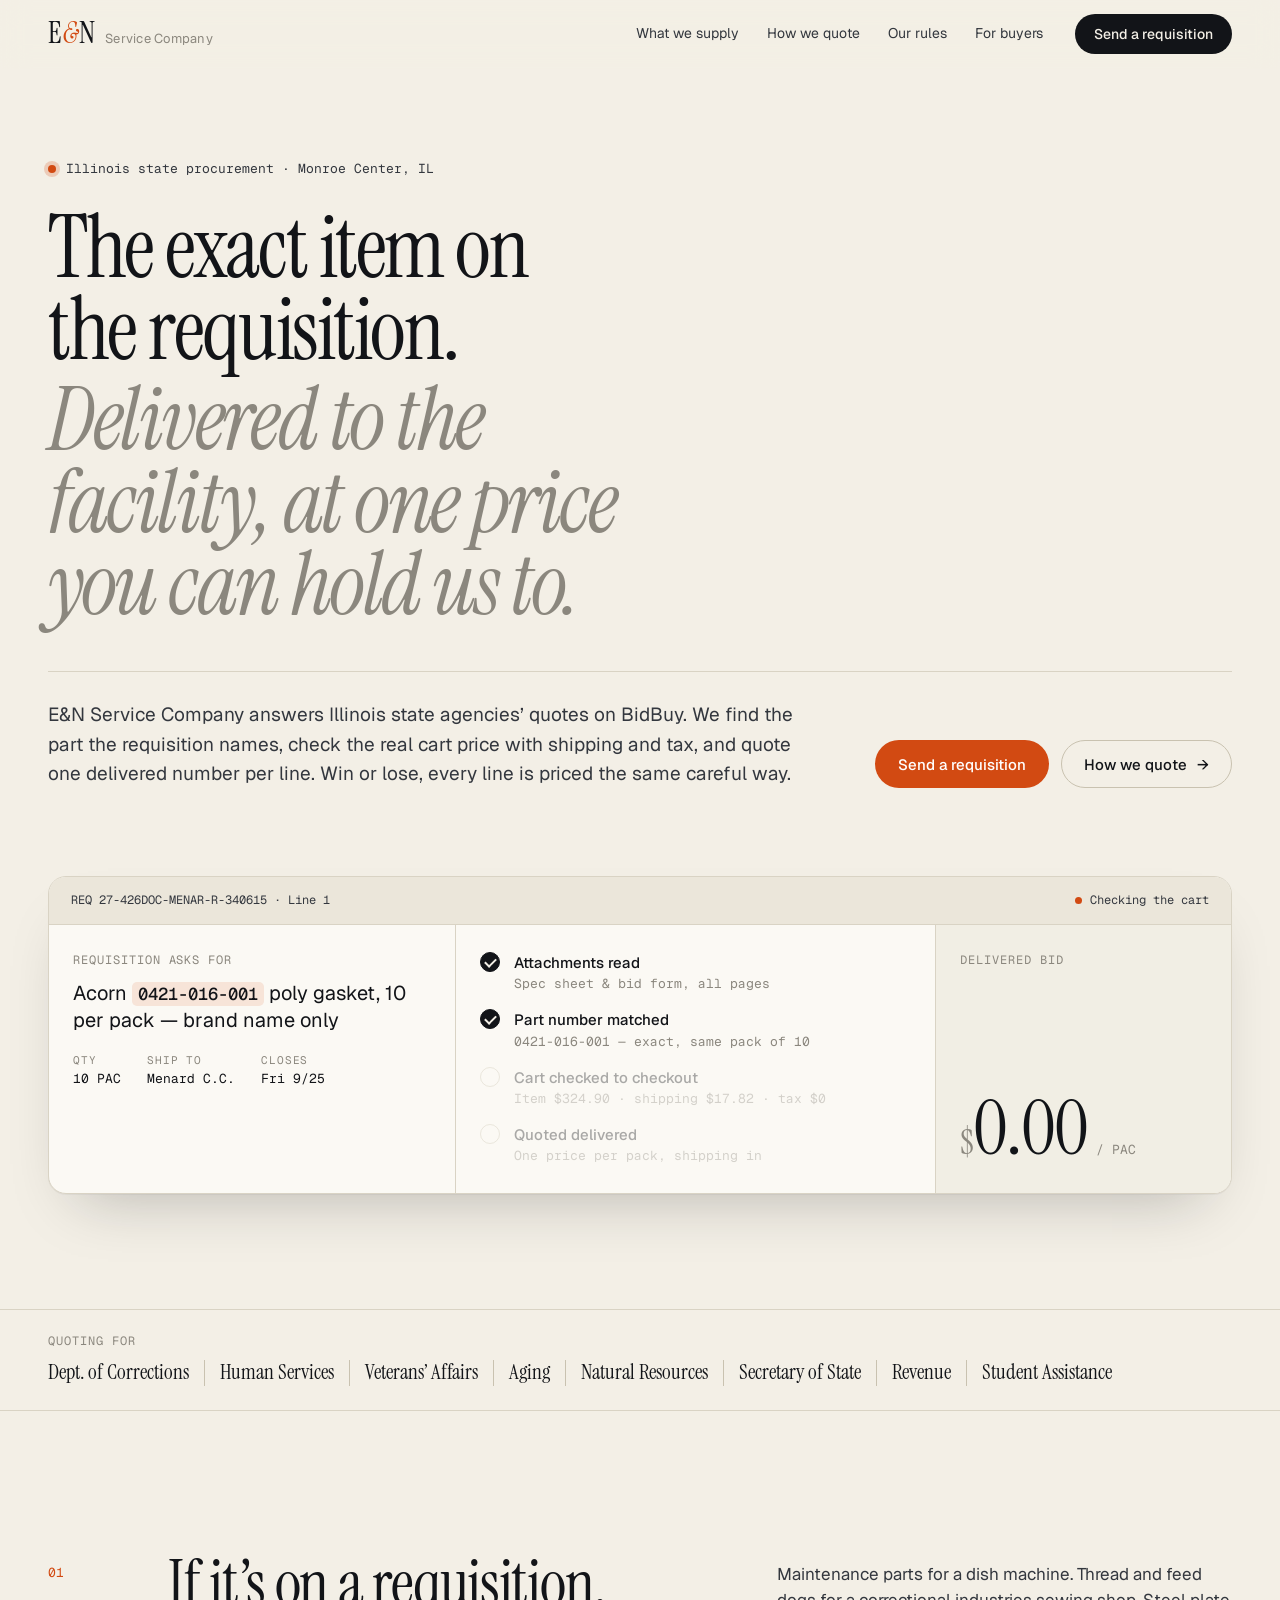
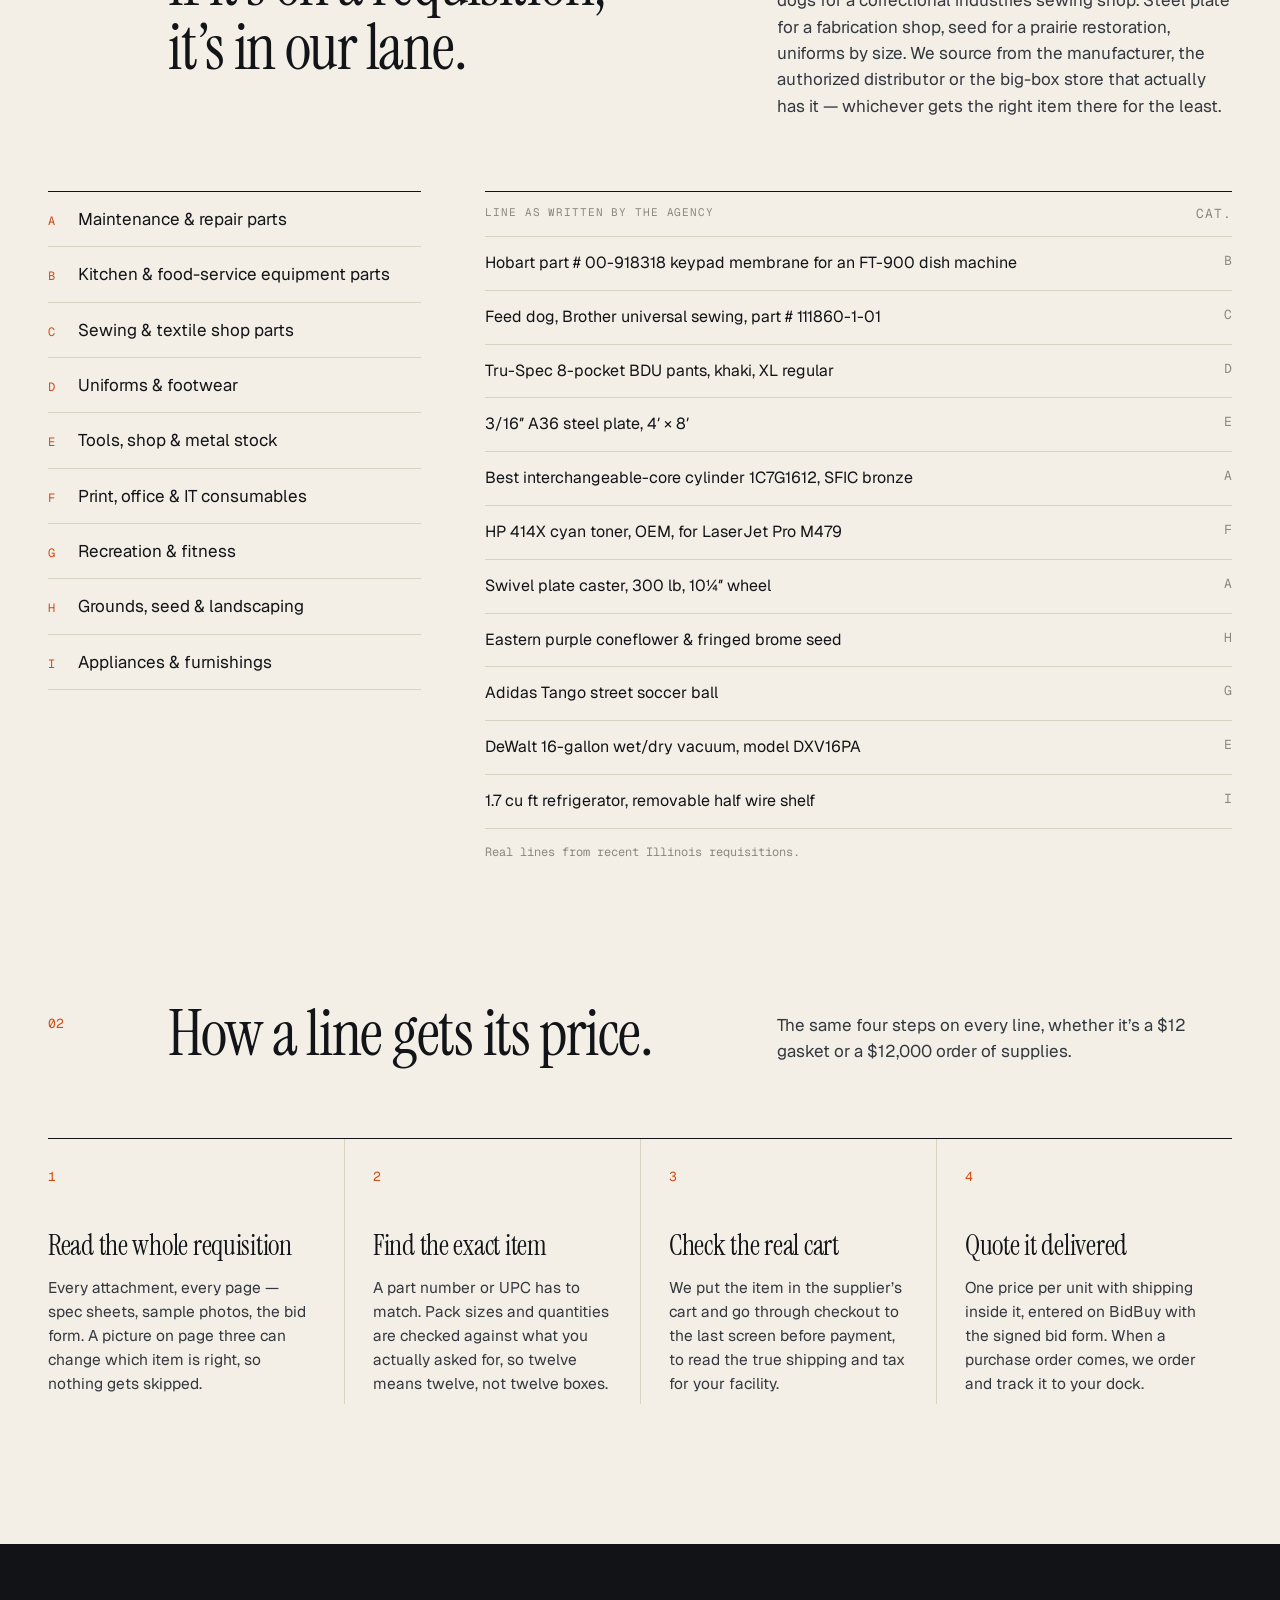
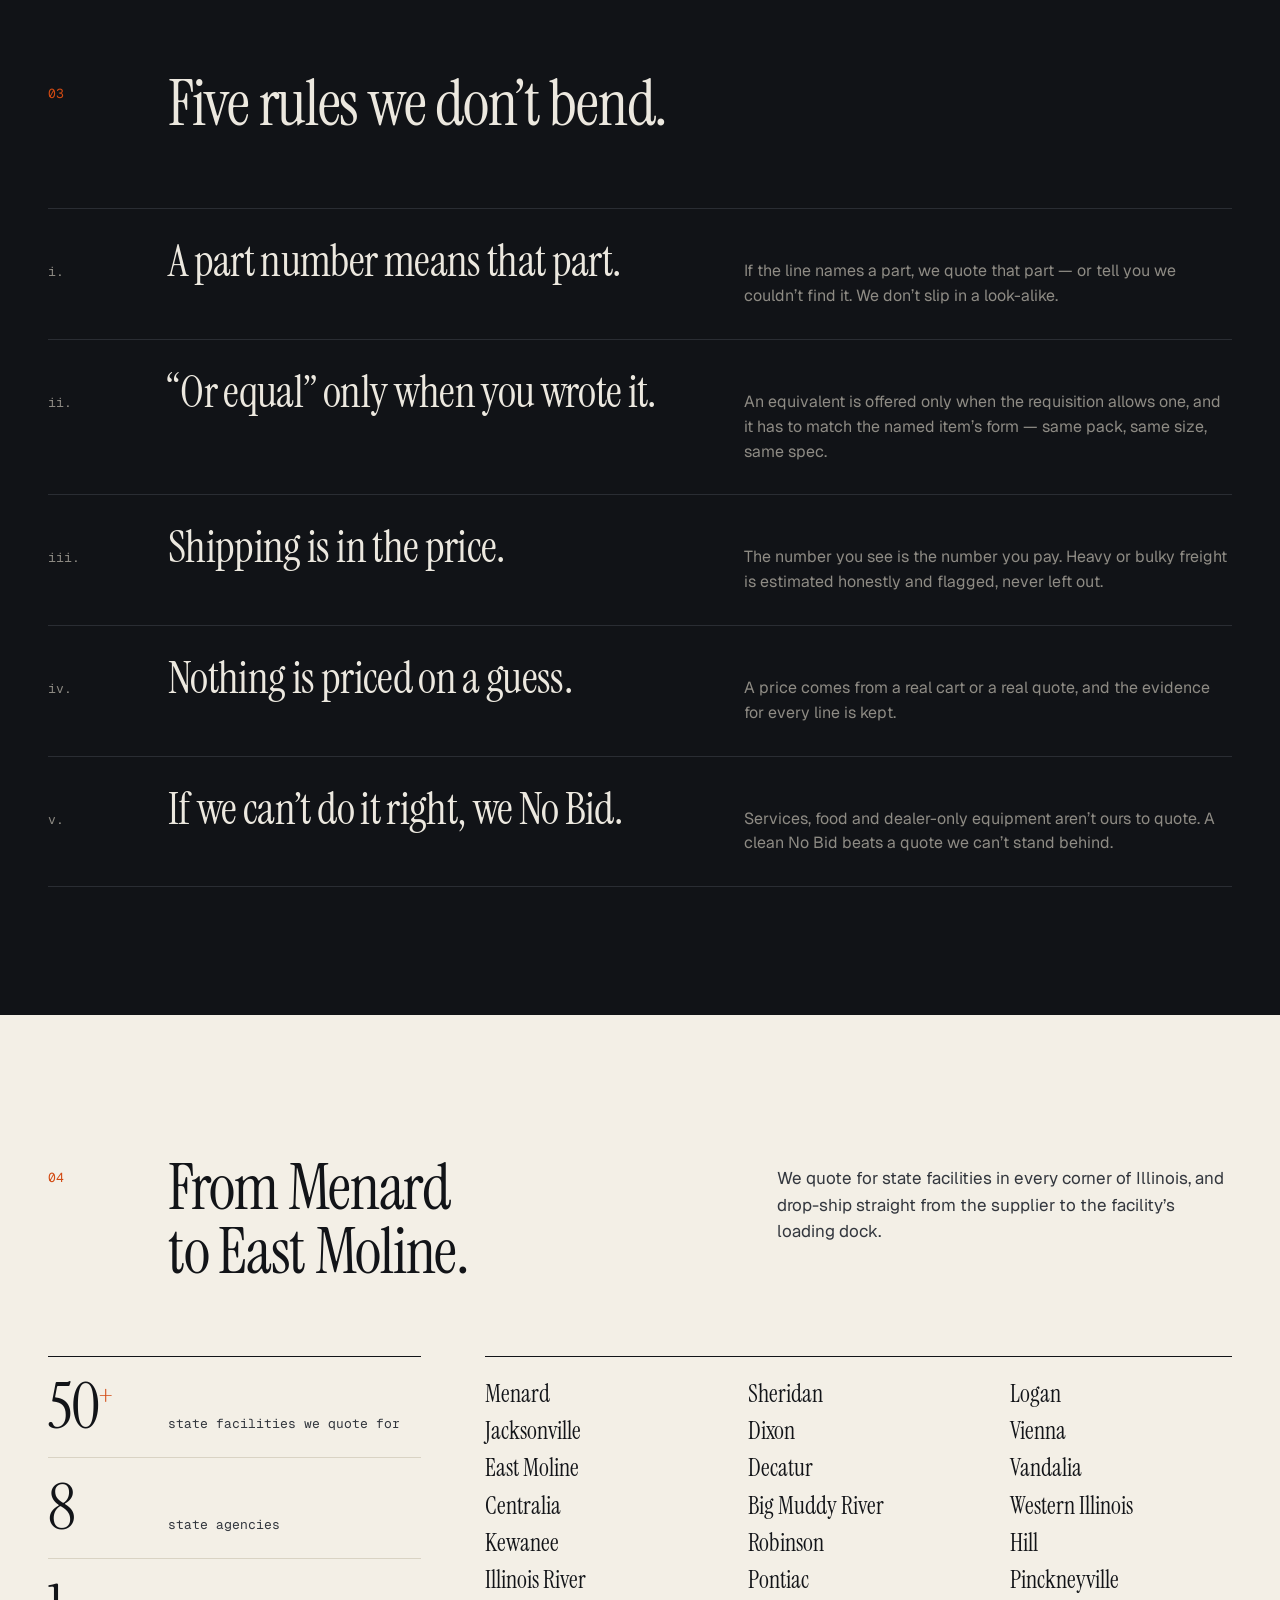
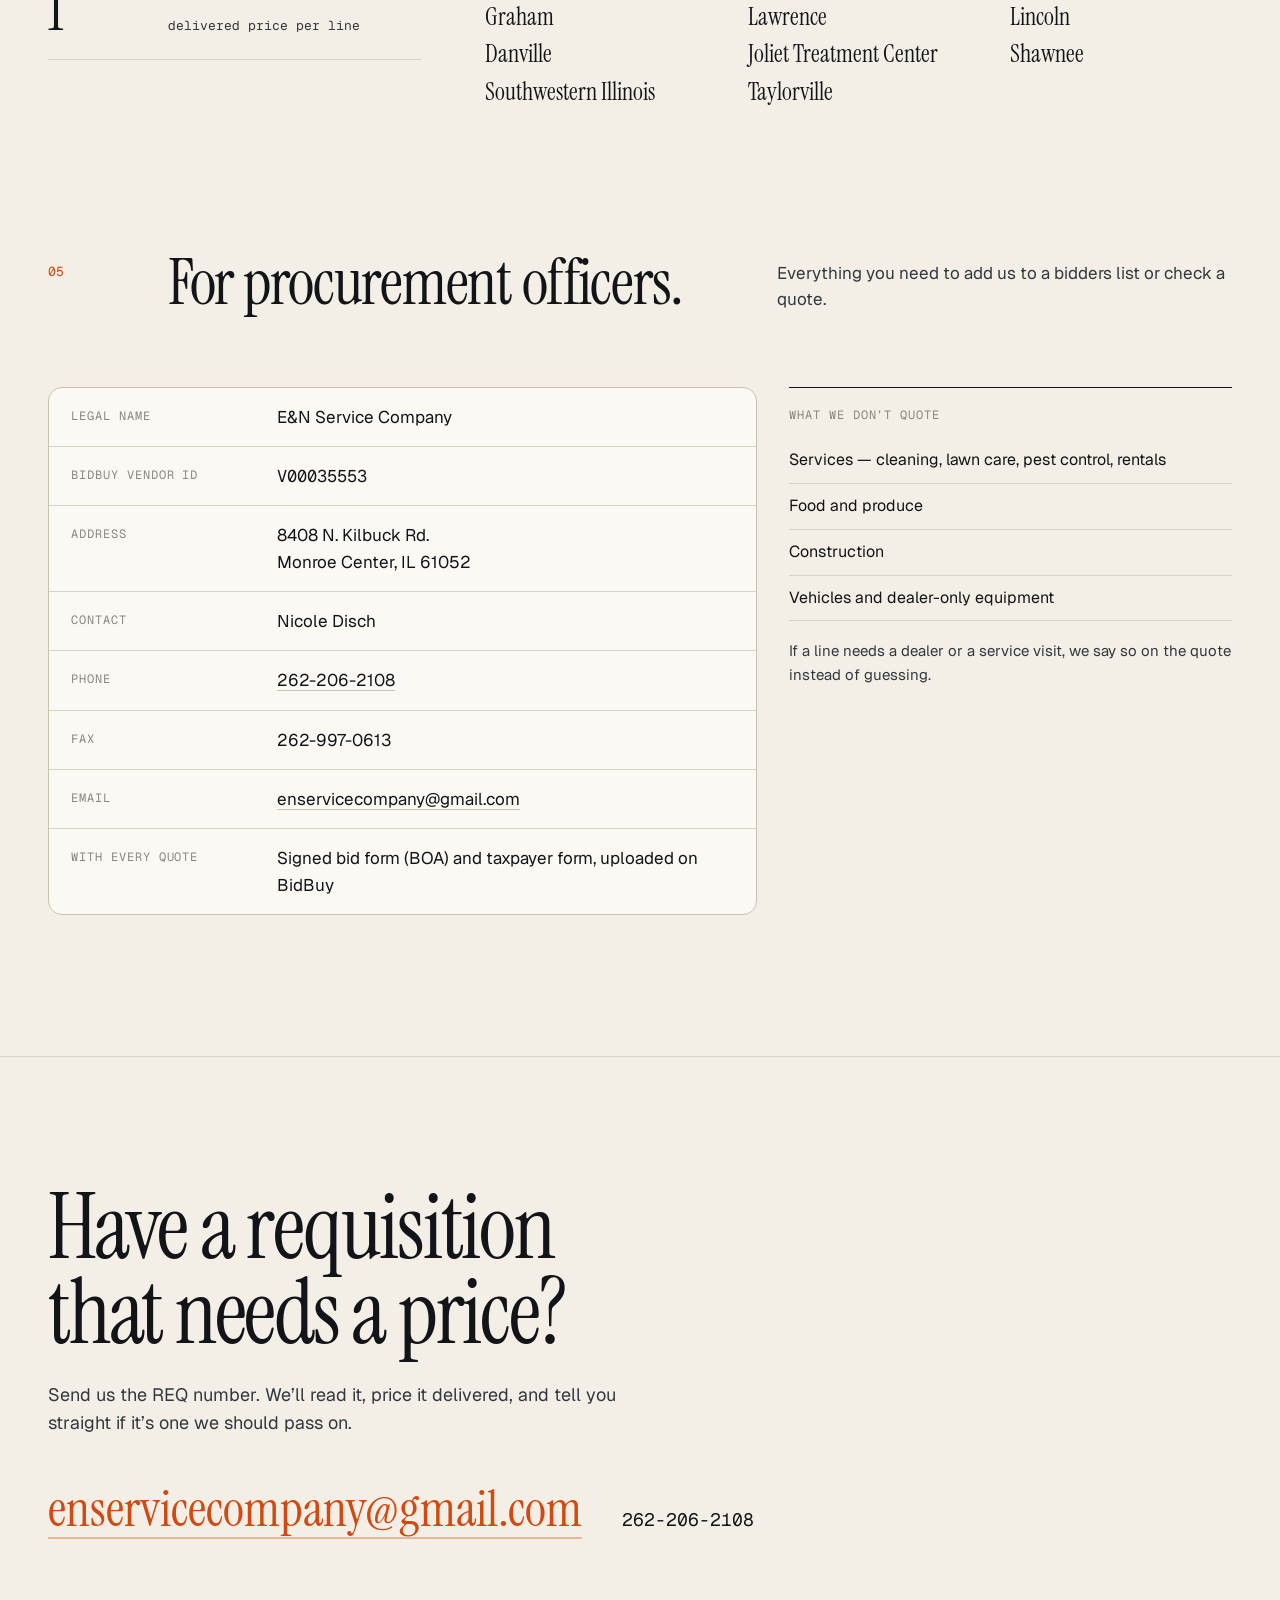
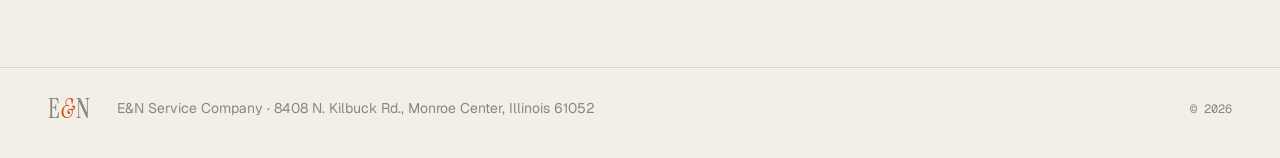
==== index.html @ af0cdc4b "E&N Service Company website: first version Single page, no framework: hero requisition line, what we" ====
<!doctype html>
<html lang="en">
<head>
<meta charset="utf-8">
<meta name="viewport" content="width=device-width, initial-scale=1">
<title>E&amp;N Service Company — The exact item, delivered, for Illinois state agencies</title>
<meta name="description" content="E&amp;N Service Company quotes and supplies Illinois state agencies through BidBuy — the exact part on the requisition, one delivered price with shipping in, drop-shipped to the facility. Monroe Center, Illinois.">
<meta name="theme-color" content="#f3efe6" media="(prefers-color-scheme: light)">
<meta name="theme-color" content="#0f1114" media="(prefers-color-scheme: dark)">
<meta property="og:title" content="E&amp;N Service Company">
<meta property="og:description" content="The exact item on the requisition. Delivered, at one price you can hold us to.">
<meta property="og:type" content="website">
<link rel="icon" href="assets/favicon.svg" type="image/svg+xml">
<link rel="preconnect" href="https://fonts.googleapis.com">
<link rel="preconnect" href="https://fonts.gstatic.com" crossorigin>
<link href="https://fonts.googleapis.com/css2?family=Geist:wght@400;500;600&family=Geist+Mono:wght@400;500&family=Instrument+Serif:ital@0;1&display=swap" rel="stylesheet">
<link rel="stylesheet" href="styles.css">
</head>
<body>
<a class="skip" href="#main">Skip to content</a>

<header class="nav" id="top">
  <div class="wrap nav-inner">
    <a class="brand" href="#top" aria-label="E&amp;N Service Company, home">
      <span class="brand-mark" aria-hidden="true">E<i>&amp;</i>N</span>
      <span class="brand-name">Service Company</span>
    </a>
    <nav class="nav-links" aria-label="Sections">
      <a href="#supply">What we supply</a>
      <a href="#method">How we quote</a>
      <a href="#rules">Our rules</a>
      <a href="#buyers">For buyers</a>
    </nav>
    <a class="btn btn-ink nav-cta" href="mailto:enservicecompany@gmail.com?subject=Requisition%20for%20a%20quote">Send a requisition</a>
  </div>
</header>

<main id="main">

<!-- ============================ HERO ============================ -->
<section class="hero wrap">
  <p class="kicker mono"><span class="dot" aria-hidden="true"></span>Illinois state procurement &middot; Monroe Center, IL</p>
  <h1 class="hero-title">
    <span class="t-ink">The exact item on the requisition.</span>
    <span class="t-soft">Delivered to the facility, at one price you can hold us to.</span>
  </h1>
  <div class="hero-foot">
    <p class="lede">E&amp;N Service Company answers Illinois state agencies&rsquo; quotes on BidBuy. We find the part the requisition names, check the real cart price with shipping and tax, and quote one delivered number per line. Win or lose, every line is priced the same careful way.</p>
    <div class="cta-row">
      <a class="btn btn-accent" href="mailto:enservicecompany@gmail.com?subject=Requisition%20for%20a%20quote">Send a requisition</a>
      <a class="btn btn-ghost" href="#method">How we quote <span aria-hidden="true">&rarr;</span></a>
    </div>
  </div>

  <!-- The product: one requisition line, quoted -->
  <figure class="ticket" aria-label="Example: one requisition line going from request to delivered price">
    <div class="ticket-bar">
      <span class="mono ticket-id">REQ 27-426DOC-MENAR-R-340615 · Line 1</span>
      <span class="ticket-status mono" data-status>Reading requisition</span>
    </div>
    <div class="ticket-body">
      <div class="ticket-item">
        <p class="label mono">Requisition asks for</p>
        <p class="ticket-desc">Acorn <b>0421-016-001</b> poly gasket, 10 per pack &mdash; brand name only</p>
        <dl class="ticket-meta mono">
          <div><dt>Qty</dt><dd>10 PAC</dd></div>
          <div><dt>Ship to</dt><dd>Menard C.C.</dd></div>
          <div><dt>Closes</dt><dd>Fri 9/25</dd></div>
        </dl>
      </div>
      <ol class="ticket-steps">
        <li data-step="1"><span class="tick" aria-hidden="true"></span><div><b>Attachments read</b><span>Spec sheet &amp; bid form, all pages</span></div></li>
        <li data-step="2"><span class="tick" aria-hidden="true"></span><div><b>Part number matched</b><span>0421-016-001 &mdash; exact, same pack of 10</span></div></li>
        <li data-step="3"><span class="tick" aria-hidden="true"></span><div><b>Cart checked to checkout</b><span>Item $324.90 &middot; shipping $17.82 &middot; tax $0</span></div></li>
        <li data-step="4"><span class="tick" aria-hidden="true"></span><div><b>Quoted delivered</b><span>One price per pack, shipping in</span></div></li>
      </ol>
      <div class="ticket-total">
        <span class="label mono">Delivered bid</span>
        <span class="price"><small>$</small><span data-price>39.41</span><small class="per">/ PAC</small></span>
      </div>
    </div>
  </figure>
</section>

<!-- ============================ AGENCIES STRIP ============================ -->
<section class="strip" aria-label="Agencies we quote for">
  <div class="wrap strip-inner">
    <p class="mono strip-label">Quoting for</p>
    <ul class="strip-list">
      <li>Dept. of Corrections</li>
      <li>Human Services</li>
      <li>Veterans&rsquo; Affairs</li>
      <li>Aging</li>
      <li>Natural Resources</li>
      <li>Secretary of State</li>
      <li>Revenue</li>
      <li>Student Assistance</li>
    </ul>
  </div>
</section>

<!-- ============================ 01 SUPPLY ============================ -->
<section class="section wrap" id="supply">
  <header class="sec-head">
    <p class="sec-num mono">01</p>
    <h2 class="sec-title">If it&rsquo;s on a requisition, it&rsquo;s in our lane.</h2>
    <p class="sec-lede">Maintenance parts for a dish machine. Thread and feed dogs for a correctional industries sewing shop. Steel plate for a fabrication shop, seed for a prairie restoration, uniforms by size. We source from the manufacturer, the authorized distributor or the big-box store that actually has it &mdash; whichever gets the right item there for the least.</p>
  </header>

  <div class="supply">
    <ul class="cats" aria-label="Categories">
      <li><span class="mono">A</span>Maintenance &amp; repair parts</li>
      <li><span class="mono">B</span>Kitchen &amp; food-service equipment parts</li>
      <li><span class="mono">C</span>Sewing &amp; textile shop parts</li>
      <li><span class="mono">D</span>Uniforms &amp; footwear</li>
      <li><span class="mono">E</span>Tools, shop &amp; metal stock</li>
      <li><span class="mono">F</span>Print, office &amp; IT consumables</li>
      <li><span class="mono">G</span>Recreation &amp; fitness</li>
      <li><span class="mono">H</span>Grounds, seed &amp; landscaping</li>
      <li><span class="mono">I</span>Appliances &amp; furnishings</li>
    </ul>

    <div class="index" role="table" aria-label="A sample of lines we have quoted">
      <div class="index-row index-head mono" role="row">
        <span role="columnheader">Line as written by the agency</span>
        <span role="columnheader">Cat.</span>
      </div>
      <div class="index-row" role="row"><span role="cell">Hobart part # 00-918318 keypad membrane for an FT-900 dish machine</span><span class="mono" role="cell">B</span></div>
      <div class="index-row" role="row"><span role="cell">Feed dog, Brother universal sewing, part # 111860-1-01</span><span class="mono" role="cell">C</span></div>
      <div class="index-row" role="row"><span role="cell">Tru-Spec 8-pocket BDU pants, khaki, XL regular</span><span class="mono" role="cell">D</span></div>
      <div class="index-row" role="row"><span role="cell">3/16&Prime; A36 steel plate, 4&prime; &times; 8&prime;</span><span class="mono" role="cell">E</span></div>
      <div class="index-row" role="row"><span role="cell">Best interchangeable-core cylinder 1C7G1612, SFIC bronze</span><span class="mono" role="cell">A</span></div>
      <div class="index-row" role="row"><span role="cell">HP 414X cyan toner, OEM, for LaserJet Pro M479</span><span class="mono" role="cell">F</span></div>
      <div class="index-row" role="row"><span role="cell">Swivel plate caster, 300 lb, 10&frac14;&Prime; wheel</span><span class="mono" role="cell">A</span></div>
      <div class="index-row" role="row"><span role="cell">Eastern purple coneflower &amp; fringed brome seed</span><span class="mono" role="cell">H</span></div>
      <div class="index-row" role="row"><span role="cell">Adidas Tango street soccer ball</span><span class="mono" role="cell">G</span></div>
      <div class="index-row" role="row"><span role="cell">DeWalt 16-gallon wet/dry vacuum, model DXV16PA</span><span class="mono" role="cell">E</span></div>
      <div class="index-row" role="row"><span role="cell">1.7 cu ft refrigerator, removable half wire shelf</span><span class="mono" role="cell">I</span></div>
      <p class="index-note mono">Real lines from recent Illinois requisitions.</p>
    </div>
  </div>
</section>

<!-- ============================ 02 METHOD ============================ -->
<section class="section wrap" id="method">
  <header class="sec-head">
    <p class="sec-num mono">02</p>
    <h2 class="sec-title">How a line gets its price.</h2>
    <p class="sec-lede">The same four steps on every line, whether it&rsquo;s a $12 gasket or a $12,000 order of supplies.</p>
  </header>

  <ol class="steps">
    <li class="step">
      <p class="step-n mono">1</p>
      <h3>Read the whole requisition</h3>
      <p>Every attachment, every page &mdash; spec sheets, sample photos, the bid form. A picture on page three can change which item is right, so nothing gets skipped.</p>
    </li>
    <li class="step">
      <p class="step-n mono">2</p>
      <h3>Find the exact item</h3>
      <p>A part number or UPC has to match. Pack sizes and quantities are checked against what you actually asked for, so twelve means twelve, not twelve boxes.</p>
    </li>
    <li class="step">
      <p class="step-n mono">3</p>
      <h3>Check the real cart</h3>
      <p>We put the item in the supplier&rsquo;s cart and go through checkout to the last screen before payment, to read the true shipping and tax for your facility.</p>
    </li>
    <li class="step">
      <p class="step-n mono">4</p>
      <h3>Quote it delivered</h3>
      <p>One price per unit with shipping inside it, entered on BidBuy with the signed bid form. When a purchase order comes, we order and track it to your dock.</p>
    </li>
  </ol>
</section>

<!-- ============================ 03 RULES (dark) ============================ -->
<section class="rules" id="rules">
  <div class="wrap">
    <header class="sec-head sec-head-dark">
      <p class="sec-num mono">03</p>
      <h2 class="sec-title">Five rules we don&rsquo;t bend.</h2>
    </header>
    <ol class="rule-list">
      <li><span class="rule-n mono">i.</span><h3>A part number means that part.</h3><p>If the line names a part, we quote that part &mdash; or tell you we couldn&rsquo;t find it. We don&rsquo;t slip in a look-alike.</p></li>
      <li><span class="rule-n mono">ii.</span><h3>&ldquo;Or equal&rdquo; only when you wrote it.</h3><p>An equivalent is offered only when the requisition allows one, and it has to match the named item&rsquo;s form &mdash; same pack, same size, same spec.</p></li>
      <li><span class="rule-n mono">iii.</span><h3>Shipping is in the price.</h3><p>The number you see is the number you pay. Heavy or bulky freight is estimated honestly and flagged, never left out.</p></li>
      <li><span class="rule-n mono">iv.</span><h3>Nothing is priced on a guess.</h3><p>A price comes from a real cart or a real quote, and the evidence for every line is kept.</p></li>
      <li><span class="rule-n mono">v.</span><h3>If we can&rsquo;t do it right, we No Bid.</h3><p>Services, food and dealer-only equipment aren&rsquo;t ours to quote. A clean No Bid beats a quote we can&rsquo;t stand behind.</p></li>
    </ol>
  </div>
</section>

<!-- ============================ 04 WHERE ============================ -->
<section class="section wrap" id="where">
  <header class="sec-head">
    <p class="sec-num mono">04</p>
    <h2 class="sec-title">From Menard to East Moline.</h2>
    <p class="sec-lede">We quote for state facilities in every corner of Illinois, and drop-ship straight from the supplier to the facility&rsquo;s loading dock.</p>
  </header>
  <div class="where">
    <div class="where-facts">
      <p><span class="big">50<sup>+</sup></span><span class="mono">state facilities we quote for</span></p>
      <p><span class="big">8</span><span class="mono">state agencies</span></p>
      <p><span class="big">1</span><span class="mono">delivered price per line</span></p>
    </div>
    <ul class="places" aria-label="Some of the facilities we quote for">
      <li>Menard</li><li>Jacksonville</li><li>East Moline</li><li>Centralia</li><li>Kewanee</li>
      <li>Illinois River</li><li>Graham</li><li>Danville</li><li>Southwestern Illinois</li><li>Sheridan</li>
      <li>Dixon</li><li>Decatur</li><li>Big Muddy River</li><li>Robinson</li><li>Pontiac</li>
      <li>Lawrence</li><li>Joliet Treatment Center</li><li>Taylorville</li><li>Logan</li><li>Vienna</li>
      <li>Vandalia</li><li>Western Illinois</li><li>Hill</li><li>Pinckneyville</li><li>Lincoln</li>
      <li>Shawnee</li>
    </ul>
  </div>
</section>

<!-- ============================ 05 BUYERS ============================ -->
<section class="section wrap" id="buyers">
  <header class="sec-head">
    <p class="sec-num mono">05</p>
    <h2 class="sec-title">For procurement officers.</h2>
    <p class="sec-lede">Everything you need to add us to a bidders list or check a quote.</p>
  </header>
  <div class="spec">
    <dl class="spec-sheet">
      <div><dt class="mono">Legal name</dt><dd>E&amp;N Service Company</dd></div>
      <div><dt class="mono">BidBuy vendor ID</dt><dd class="mono">V00035553</dd></div>
      <div><dt class="mono">Address</dt><dd>8408 N. Kilbuck Rd.<br>Monroe Center, IL 61052</dd></div>
      <div><dt class="mono">Contact</dt><dd>Nicole Disch</dd></div>
      <div><dt class="mono">Phone</dt><dd><a href="tel:+12622062108">262-206-2108</a></dd></div>
      <div><dt class="mono">Fax</dt><dd>262-997-0613</dd></div>
      <div><dt class="mono">Email</dt><dd><a href="mailto:enservicecompany@gmail.com">enservicecompany@gmail.com</a></dd></div>
      <div><dt class="mono">With every quote</dt><dd>Signed bid form (BOA) and taxpayer form, uploaded on BidBuy</dd></div>
    </dl>
    <aside class="spec-note">
      <p class="mono label">What we don&rsquo;t quote</p>
      <ul>
        <li>Services &mdash; cleaning, lawn care, pest control, rentals</li>
        <li>Food and produce</li>
        <li>Construction</li>
        <li>Vehicles and dealer-only equipment</li>
      </ul>
      <p class="spec-small">If a line needs a dealer or a service visit, we say so on the quote instead of guessing.</p>
    </aside>
  </div>
</section>

<!-- ============================ CONTACT ============================ -->
<section class="contact" id="contact">
  <div class="wrap contact-inner">
    <h2 class="contact-title">Have a requisition that needs a price?</h2>
    <p class="contact-lede">Send us the REQ number. We&rsquo;ll read it, price it delivered, and tell you straight if it&rsquo;s one we should pass on.</p>
    <div class="contact-actions">
      <a class="contact-big" href="mailto:enservicecompany@gmail.com?subject=Requisition%20for%20a%20quote">enservicecompany@gmail.com</a>
      <a class="contact-phone mono" href="tel:+12622062108">262-206-2108</a>
    </div>
  </div>
</section>

</main>

<footer class="foot">
  <div class="wrap foot-inner">
    <p class="brand-mark small" aria-hidden="true">E<i>&amp;</i>N</p>
    <p>E&amp;N Service Company &middot; 8408 N. Kilbuck Rd., Monroe Center, Illinois 61052</p>
    <p class="mono">&copy; <span data-year>2026</span></p>
  </div>
</footer>

<script src="main.js" defer></script>
</body>
</html>
---- styles.css ----
/* E&N Service Company — one stylesheet, no framework.
   Paper, ink and one safety-orange accent; an editorial serif for statements,
   Geist for reading, Geist Mono for anything that is a spec or a number. */

:root {
  --paper: #f3efe6;
  --paper-2: #ebe6da;
  --card: #fbf9f4;
  --ink: #121418;
  --ink-2: #33373e;
  --soft: #8b877e;
  --line: #d9d3c4;
  --line-2: #c9c2b0;
  --accent: #d24a12;
  --accent-ink: #ffffff;
  --ok: #2e7a4d;
  --dark: #111317;
  --dark-ink: #ece8df;
  --dark-soft: #8e8b84;
  --dark-line: #2a2d33;
  --shadow-1: rgba(18, 20, 24, .04);
  --shadow-2: rgba(18, 20, 24, .28);

  --serif: "Instrument Serif", "Iowan Old Style", Georgia, serif;
  --sans: "Geist", ui-sans-serif, system-ui, -apple-system, "Segoe UI", sans-serif;
  --mono: "Geist Mono", ui-monospace, "SF Mono", Menlo, Consolas, monospace;

  --wrap: 1240px;
  --gutter: clamp(16px, 4vw, 48px);
  --radius: 14px;
  --ease: cubic-bezier(.2, .7, .1, 1);
  color-scheme: light;
}

@media (prefers-color-scheme: dark) {
  :root {
    --paper: #0f1114;
    --paper-2: #15181c;
    --card: #171a1f;
    --ink: #ece8df;
    --ink-2: #c9c5bc;
    --soft: #74726d;
    --line: #262a30;
    --line-2: #333841;
    --accent: #f06a2f;
    --accent-ink: #120a05;
    --ok: #5cc38a;
    --dark: #08090b;
    --dark-line: #1f2227;
    --shadow-1: rgba(0, 0, 0, .4);
    --shadow-2: rgba(0, 0, 0, .7);
    color-scheme: dark;
  }
}

* { box-sizing: border-box; }
html { -webkit-text-size-adjust: 100%; scroll-behavior: smooth; scroll-padding-top: 88px; }
@media (prefers-reduced-motion: reduce) { html { scroll-behavior: auto; } }
body {
  margin: 0;
  background: var(--paper);
  color: var(--ink);
  font: 400 17px/1.55 var(--sans);
  font-feature-settings: "ss01", "cv11";
  -webkit-font-smoothing: antialiased;
  text-rendering: optimizeLegibility;
}
img, svg { display: block; max-width: 100%; }
a { color: inherit; }
b, strong { font-weight: 600; }
h1, h2, h3, p, ul, ol, dl, dd, figure { margin: 0; }
ul, ol { padding: 0; list-style: none; }
::selection { background: var(--accent); color: var(--accent-ink); }

.wrap { width: 100%; max-width: calc(var(--wrap) + var(--gutter) * 2); margin: 0 auto; padding: 0 var(--gutter); }
.mono { font-family: var(--mono); font-feature-settings: "zero"; letter-spacing: 0; }
.label { font-size: 12px; text-transform: uppercase; letter-spacing: .08em; color: var(--soft); }

.skip { position: absolute; left: -999px; top: 8px; z-index: 99; background: var(--ink); color: var(--paper); padding: 10px 14px; border-radius: 8px; }
.skip:focus { left: 12px; }
:focus-visible { outline: 2px solid var(--accent); outline-offset: 3px; border-radius: 6px; }

/* ---------------------------------------------------------------- buttons */
.btn {
  display: inline-flex; align-items: center; gap: 10px;
  min-height: 48px; padding: 0 22px;
  border-radius: 999px; border: 1px solid transparent;
  font: 500 15px/1 var(--sans); text-decoration: none; white-space: nowrap;
  transition: transform .25s var(--ease), background-color .2s, border-color .2s, color .2s;
}
.btn:active { transform: scale(.98); }
.btn-accent { background: var(--accent); color: var(--accent-ink); }
.btn-accent:hover { background: color-mix(in oklab, var(--accent) 88%, var(--ink)); }
.btn-ink { background: var(--ink); color: var(--paper); min-height: 40px; padding: 0 18px; font-size: 14px; }
.btn-ink:hover { background: var(--ink-2); }
.btn-ghost { border-color: var(--line-2); color: var(--ink); }
.btn-ghost:hover { border-color: var(--ink); }

/* ---------------------------------------------------------------- nav */
.nav {
  position: sticky; top: 0; z-index: 20;
  background: color-mix(in oklab, var(--paper) 82%, transparent);
  backdrop-filter: saturate(1.4) blur(14px);
  -webkit-backdrop-filter: saturate(1.4) blur(14px);
  border-bottom: 1px solid transparent;
  transition: border-color .3s;
}
.nav.is-scrolled { border-bottom-color: var(--line); }
.nav-inner { display: flex; align-items: center; gap: 32px; height: 68px; }
.brand { display: inline-flex; align-items: baseline; gap: 10px; text-decoration: none; }
.brand-mark { font: 400 30px/1 var(--serif); letter-spacing: -.01em; }
.brand-mark i { font-style: italic; color: var(--accent); padding: 0 1px; }
.brand-mark.small { font-size: 26px; }
.brand-name { font-size: 13px; color: var(--soft); letter-spacing: .02em; }
.nav-links { display: flex; gap: 28px; margin-left: auto; }
.nav-links a { font-size: 14px; color: var(--ink-2); text-decoration: none; }
.nav-links a:hover { color: var(--ink); }
@media (max-width: 900px) {
  .nav-links { display: none; }
  .nav-cta { margin-left: auto; }
  .brand-name { display: none; }
}

/* ---------------------------------------------------------------- hero */
.hero { padding-top: clamp(48px, 7vw, 96px); padding-bottom: clamp(64px, 9vw, 120px); display: grid; grid-template-columns: minmax(0, 1fr); gap: 0; }
.kicker { display: inline-flex; align-items: center; gap: 10px; font-size: 13px; color: var(--ink-2); margin-bottom: 28px; }
.dot { width: 8px; height: 8px; border-radius: 50%; background: var(--accent); box-shadow: 0 0 0 4px color-mix(in oklab, var(--accent) 22%, transparent); }
.hero-title {
  font: 400 clamp(46px, 6.8vw, 100px)/.95 var(--serif);
  letter-spacing: -.028em;
  max-width: 19ch;
  text-wrap: balance;
}
.hero-title span { display: block; }
.t-soft { color: var(--soft); font-style: italic; margin-top: .08em; }
.hero-foot { display: grid; grid-template-columns: minmax(0, 1.2fr) auto; align-items: end; gap: 32px 56px; margin-top: clamp(28px, 4vw, 44px); padding-top: 28px; border-top: 1px solid var(--line); }
.lede { max-width: 58ch; font-size: clamp(17px, 1.5vw, 19px); color: var(--ink-2); }
.cta-row { display: flex; gap: 12px; flex-wrap: wrap; }
@media (max-width: 760px) { .hero-foot { grid-template-columns: 1fr; } }

/* ---------------------------------------------------------------- ticket (the hero's "product") */
.ticket {
  margin-top: clamp(48px, 7vw, 88px);
  background: var(--card);
  border: 1px solid var(--line);
  border-radius: calc(var(--radius) + 4px);
  box-shadow: 0 1px 0 var(--shadow-1), 0 30px 60px -30px var(--shadow-2);
  overflow: hidden;
}
.ticket-bar { display: flex; justify-content: space-between; align-items: center; gap: 16px; padding: 14px 22px; border-bottom: 1px solid var(--line); background: var(--paper-2); font-size: 12px; }
.ticket-id { color: var(--ink-2); overflow: hidden; text-overflow: ellipsis; white-space: nowrap; }
.ticket-status { display: inline-flex; align-items: center; gap: 8px; color: var(--ink-2); white-space: nowrap; }
.ticket-status::before { content: ""; width: 7px; height: 7px; border-radius: 50%; background: var(--accent); animation: pulse 1.4s ease-in-out infinite; }
.ticket.is-done .ticket-status::before { background: var(--ok); animation: none; }
@keyframes pulse { 50% { opacity: .25; } }
.ticket-body { display: grid; grid-template-columns: minmax(0, 1.1fr) minmax(0, 1.3fr) minmax(0, .8fr); }
.ticket-body > * { padding: 26px 24px; }
.ticket-body > * + * { border-left: 1px solid var(--line); }
.ticket-desc { font-size: 20px; line-height: 1.35; margin: 10px 0 18px; }
.ticket-desc b { font-family: var(--mono); font-weight: 500; font-size: .86em; background: color-mix(in oklab, var(--accent) 12%, transparent); padding: 1px 6px; border-radius: 5px; }
.ticket-meta { display: grid; grid-template-columns: repeat(3, auto); justify-content: start; gap: 6px 26px; font-size: 13px; }
.ticket-meta dt { color: var(--soft); font-size: 11px; text-transform: uppercase; letter-spacing: .08em; }
.ticket-meta dd { color: var(--ink); }
.ticket-steps { display: grid; gap: 14px; align-content: center; }
.ticket-steps li { display: grid; grid-template-columns: 22px 1fr; gap: 12px; align-items: start; opacity: .35; transition: opacity .5s var(--ease); }
.ticket-steps li.is-on { opacity: 1; }
.ticket-steps b { display: block; font-size: 15px; font-weight: 500; }
.ticket-steps span:not(.tick) { display: block; font-size: 13px; color: var(--soft); font-family: var(--mono); }
.tick { width: 20px; height: 20px; margin-top: 1px; border-radius: 50%; border: 1.5px solid var(--line-2); position: relative; transition: background-color .35s, border-color .35s; }
.is-on .tick { background: var(--ink); border-color: var(--ink); }
.is-on .tick::after { content: ""; position: absolute; left: 6px; top: 3px; width: 5px; height: 9px; border: solid var(--paper); border-width: 0 2px 2px 0; transform: rotate(45deg); }
.ticket-total { display: flex; flex-direction: column; justify-content: space-between; gap: 18px; background: color-mix(in oklab, var(--paper-2) 60%, var(--card)); }
.price { font: 400 clamp(52px, 6vw, 76px)/1 var(--serif); letter-spacing: -.02em; display: flex; align-items: baseline; flex-wrap: wrap; }
.price small { font-size: .45em; color: var(--soft); }
.price .per { font-family: var(--mono); font-size: 13px; margin-left: 8px; letter-spacing: 0; }
@media (max-width: 980px) {
  .ticket-body { grid-template-columns: 1fr; }
  .ticket-body > * + * { border-left: 0; border-top: 1px solid var(--line); }
}

/* ---------------------------------------------------------------- agencies strip */
.strip { border-top: 1px solid var(--line); border-bottom: 1px solid var(--line); }
.strip-inner { display: flex; flex-direction: column; align-items: flex-start; gap: 10px; padding-top: 22px; padding-bottom: 24px; }
.strip-label { font-size: 12px; color: var(--soft); text-transform: uppercase; letter-spacing: .08em; white-space: nowrap; }
.strip-list { display: flex; flex-wrap: wrap; gap: 8px 0; font: 400 clamp(18px, 1.65vw, 23px)/1.2 var(--serif); }
.strip-list li { padding: 0 15px; border-left: 1px solid var(--line-2); }
.strip-list li:first-child { border-left: 0; padding-left: 0; }
@media (max-width: 760px) { .strip-list li { padding: 0 12px; } }

/* ---------------------------------------------------------------- sections */
.section { padding-top: clamp(80px, 11vw, 150px); }
.sec-head { display: grid; grid-template-columns: 80px minmax(0, 1.25fr) minmax(0, 1fr); gap: 20px 40px; align-items: start; margin-bottom: clamp(40px, 6vw, 72px); }
.sec-num { font-size: 13px; color: var(--accent); padding-top: .9em; }
.sec-title { font: 400 clamp(38px, 5vw, 68px)/1 var(--serif); letter-spacing: -.02em; text-wrap: balance; }
.sec-lede { color: var(--ink-2); font-size: 17px; padding-top: .55em; max-width: 52ch; }
@media (max-width: 900px) {
  .sec-head { grid-template-columns: 1fr; }
  .sec-num { padding-top: 0; }
}

/* ---------------------------------------------------------------- 01 supply */
.supply { display: grid; grid-template-columns: minmax(0, .8fr) minmax(0, 1.6fr); gap: 40px 64px; }
.cats { display: grid; align-content: start; border-top: 1px solid var(--ink); }
.cats li { display: flex; gap: 16px; align-items: baseline; padding: 14px 0; border-bottom: 1px solid var(--line); font-size: 17px; }
.cats .mono { font-size: 12px; color: var(--accent); width: 14px; }
.index { border-top: 1px solid var(--ink); }
.index-row { display: grid; grid-template-columns: minmax(0, 1fr) 48px; gap: 16px; padding: 14px 0; border-bottom: 1px solid var(--line); font-size: 16px; transition: background-color .2s, padding .3s var(--ease); }
.index-row > :last-child { text-align: right; color: var(--soft); font-size: 13px; }
.index-row:not(.index-head):hover { background: var(--paper-2); padding-left: 12px; padding-right: 12px; }
.index-head { font-size: 11px; text-transform: uppercase; letter-spacing: .08em; color: var(--soft); padding: 12px 0; }
.index-note { font-size: 12px; color: var(--soft); padding-top: 14px; }
@media (max-width: 900px) { .supply { grid-template-columns: 1fr; } }

/* ---------------------------------------------------------------- 02 method */
.steps { display: grid; grid-template-columns: repeat(4, minmax(0, 1fr)); gap: 0; border-top: 1px solid var(--ink); }
.step { padding: 28px 28px 8px 0; }
.step + .step { padding-left: 28px; border-left: 1px solid var(--line); }
.step-n { font-size: 13px; color: var(--accent); margin-bottom: 44px; }
.step h3 { font: 400 28px/1.08 var(--serif); letter-spacing: -.01em; margin-bottom: 14px; }
.step p:last-child { color: var(--ink-2); font-size: 15.5px; }
@media (max-width: 980px) {
  .steps { grid-template-columns: repeat(2, minmax(0, 1fr)); }
  .step:nth-child(3) { padding-left: 0; border-left: 0; }
  .step { border-bottom: 1px solid var(--line); padding-bottom: 28px; }
}
@media (max-width: 600px) {
  .steps { grid-template-columns: 1fr; }
  .step + .step { padding-left: 0; border-left: 0; }
  .step-n { margin-bottom: 18px; }
}

/* ---------------------------------------------------------------- 03 rules (dark band) */
.rules { margin-top: clamp(80px, 11vw, 150px); background: var(--dark); color: var(--dark-ink); padding: clamp(80px, 10vw, 140px) 0; }
.sec-head-dark { grid-template-columns: 80px minmax(0, 1fr); }
.rules .sec-num { color: var(--accent); }
.rule-list { border-top: 1px solid var(--dark-line); }
.rule-list li { display: grid; grid-template-columns: 80px minmax(0, 1.1fr) minmax(0, 1fr); gap: 12px 40px; padding: 30px 0; border-bottom: 1px solid var(--dark-line); align-items: baseline; }
.rule-n { font-size: 13px; color: var(--dark-soft); }
.rule-list h3 { font: 400 clamp(28px, 3.4vw, 44px)/1.05 var(--serif); letter-spacing: -.015em; }
.rule-list p { color: var(--dark-soft); font-size: 16px; max-width: 48ch; }
.rule-list li:hover h3 { color: #fff; }
@media (max-width: 900px) {
  .sec-head-dark { grid-template-columns: 1fr; }
  .rule-list li { grid-template-columns: 1fr; }
}

/* ---------------------------------------------------------------- 04 where */
.where { display: grid; grid-template-columns: minmax(0, .8fr) minmax(0, 1.6fr); gap: 40px 64px; }
.where-facts { display: grid; align-content: start; border-top: 1px solid var(--ink); }
.where-facts p { display: flex; align-items: baseline; gap: 18px; padding: 18px 0; border-bottom: 1px solid var(--line); }
.where-facts .big { font: 400 64px/1 var(--serif); letter-spacing: -.02em; min-width: 1.6em; }
.where-facts sup { font-size: .45em; color: var(--accent); vertical-align: top; position: relative; top: .25em; }
.where-facts .mono { font-size: 13px; color: var(--ink-2); }
.places { columns: 3 180px; column-gap: 40px; border-top: 1px solid var(--ink); padding-top: 18px; }
.places li { font: 400 24px/1.55 var(--serif); break-inside: avoid; }
@media (max-width: 900px) { .where { grid-template-columns: 1fr; } }

/* ---------------------------------------------------------------- 05 buyers */
.spec { display: grid; grid-template-columns: minmax(0, 1.6fr) minmax(0, 1fr); gap: 32px; }
.spec-sheet { border: 1px solid var(--line-2); border-radius: var(--radius); background: var(--card); overflow: hidden; }
.spec-sheet div { display: grid; grid-template-columns: 190px minmax(0, 1fr); gap: 16px; padding: 16px 22px; border-bottom: 1px solid var(--line); }
.spec-sheet div:last-child { border-bottom: 0; }
.spec-sheet dt { font-size: 12px; color: var(--soft); text-transform: uppercase; letter-spacing: .08em; padding-top: 3px; }
.spec-sheet dd { font-size: 17px; }
.spec-sheet dd a { text-decoration-color: var(--line-2); text-underline-offset: 4px; }
.spec-sheet dd a:hover { text-decoration-color: var(--accent); }
.spec-note { border-top: 1px solid var(--ink); padding-top: 18px; }
.spec-note ul { margin: 14px 0 18px; }
.spec-note li { padding: 10px 0; border-bottom: 1px solid var(--line); font-size: 16px; }
.spec-small { color: var(--ink-2); font-size: 15px; }
@media (max-width: 900px) { .spec { grid-template-columns: 1fr; } }
@media (max-width: 560px) { .spec-sheet div { grid-template-columns: 1fr; gap: 4px; } }

/* ---------------------------------------------------------------- contact */
.contact { margin-top: clamp(80px, 11vw, 150px); border-top: 1px solid var(--line); }
.contact-inner { padding-top: clamp(72px, 10vw, 130px); padding-bottom: clamp(72px, 10vw, 130px); }
.contact-title { font: 400 clamp(44px, 7vw, 104px)/.95 var(--serif); letter-spacing: -.025em; max-width: 14ch; text-wrap: balance; }
.contact-lede { margin-top: 26px; max-width: 52ch; color: var(--ink-2); font-size: 18px; }
.contact-actions { margin-top: 44px; display: flex; flex-wrap: wrap; align-items: baseline; gap: 16px 40px; }
.contact-big { font: 400 clamp(26px, 4vw, 52px)/1.1 var(--serif); color: var(--accent); text-decoration: none; border-bottom: 2px solid color-mix(in oklab, var(--accent) 35%, transparent); overflow-wrap: anywhere; }
.contact-big:hover { border-bottom-color: var(--accent); }
.contact-phone { font-size: 18px; text-decoration: none; }

/* ---------------------------------------------------------------- footer */
.foot { border-top: 1px solid var(--line); }
.foot-inner { display: flex; flex-wrap: wrap; align-items: center; gap: 12px 28px; padding-top: 28px; padding-bottom: 36px; font-size: 14px; color: var(--soft); }
.foot-inner .mono { margin-left: auto; font-size: 12px; }

/* ---------------------------------------------------------------- reveal on scroll */
.reveal { opacity: 0; transform: translateY(18px); transition: opacity .9s var(--ease), transform .9s var(--ease); }
.reveal.is-in { opacity: 1; transform: none; }
@media (prefers-reduced-motion: reduce) {
  .reveal { opacity: 1; transform: none; transition: none; }
  .ticket-steps li { opacity: 1; }
  .ticket-status::before { animation: none; }
}
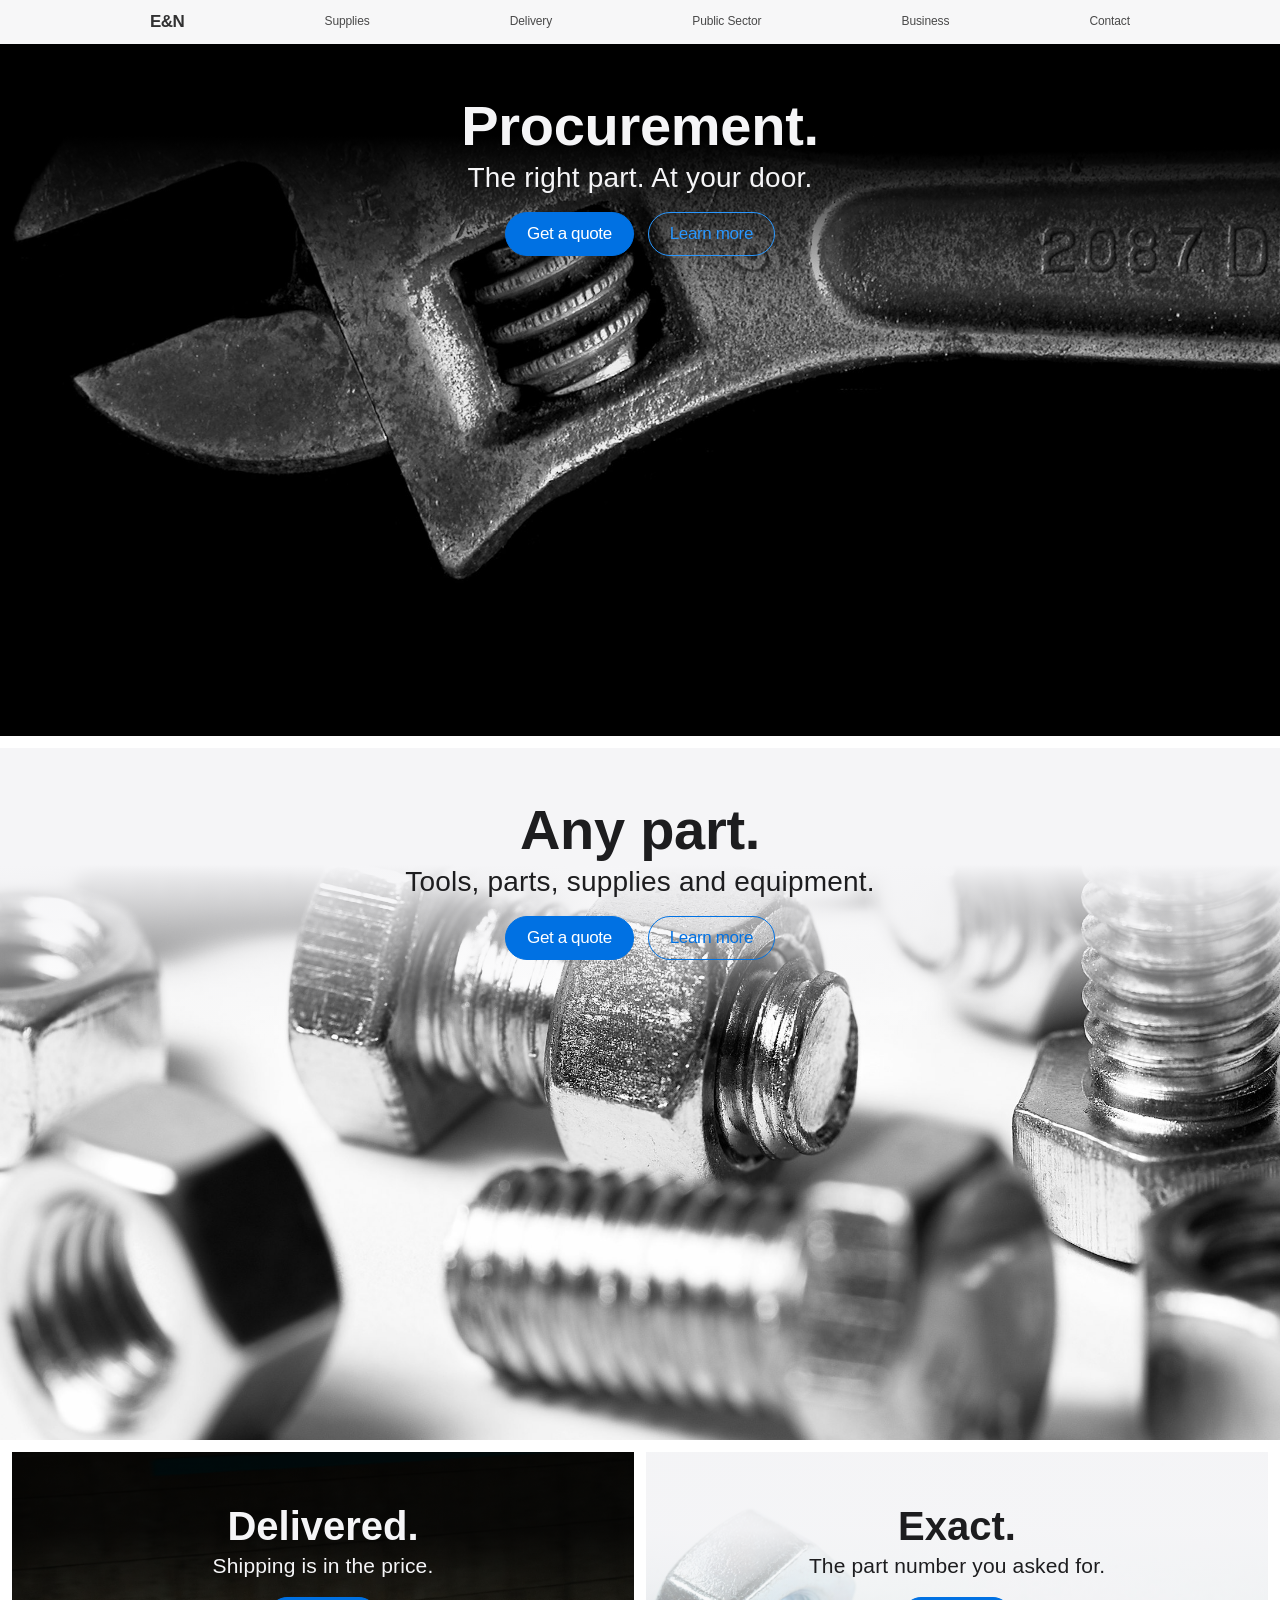
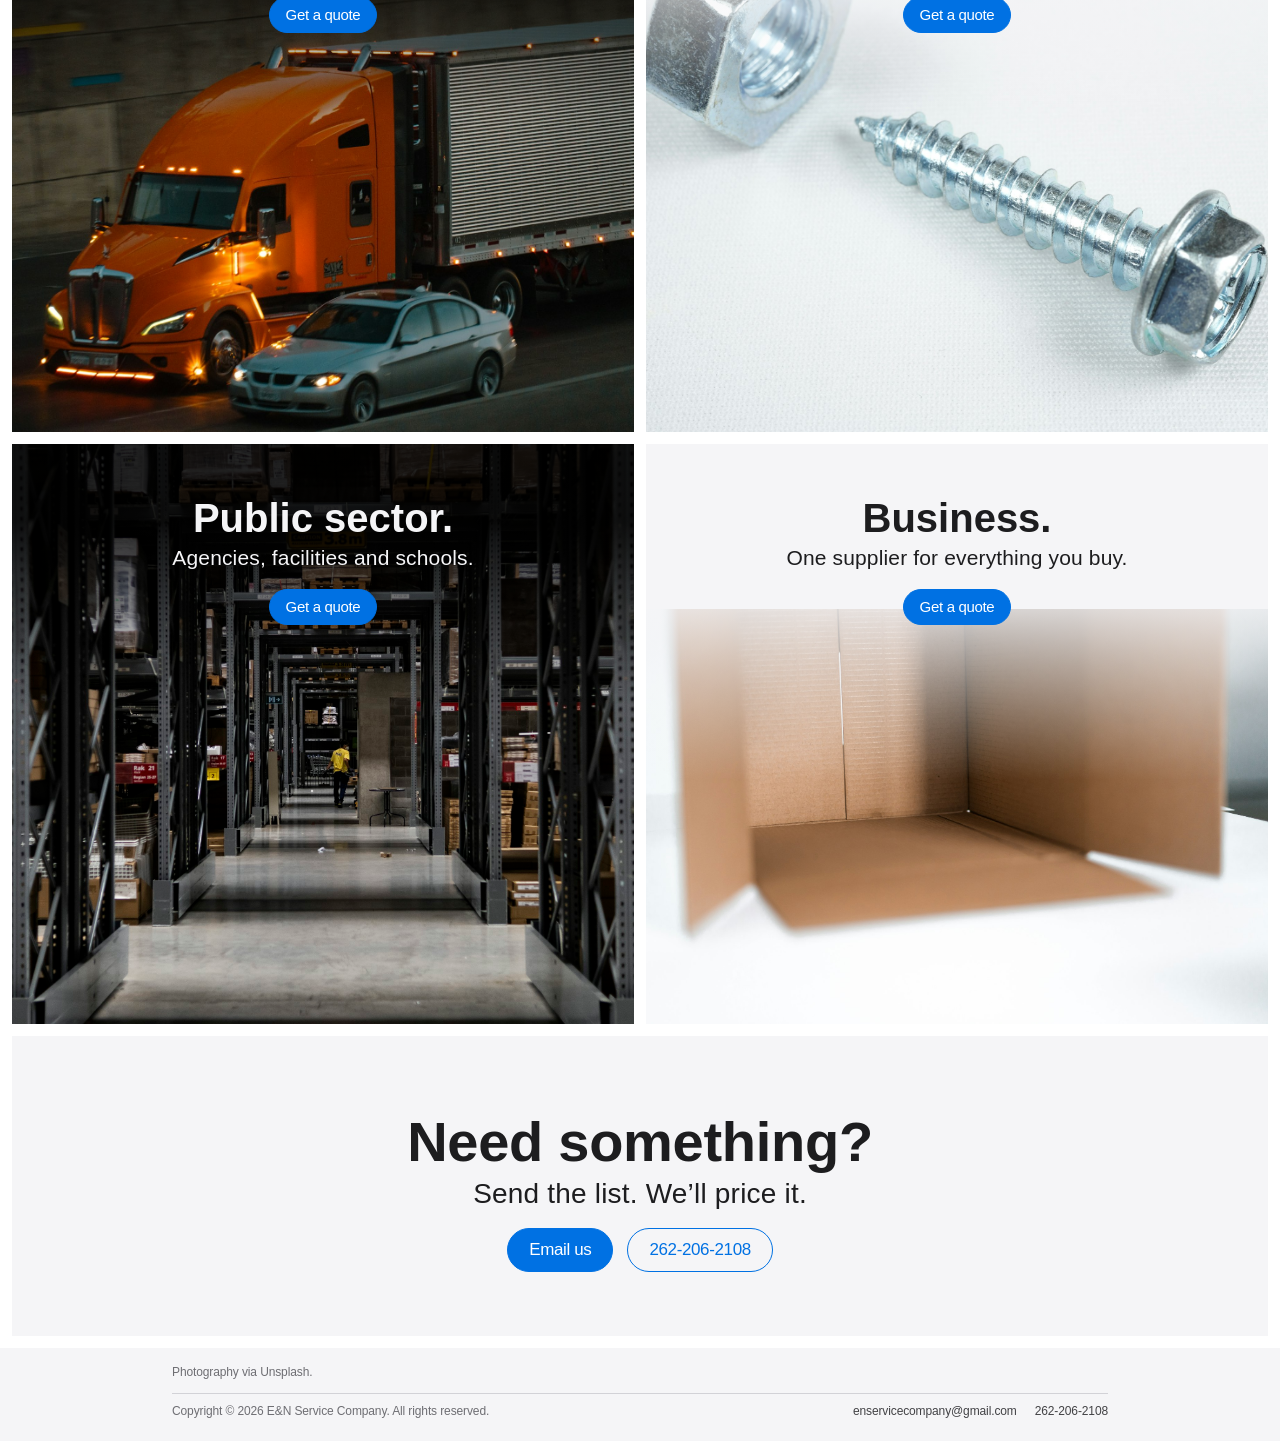
==== commit 0523a6d9: "Redo the site in apple.com's layout: photo tiles, a few words each Drops the Illinois and BidBuy spe" ====
--- a/index.html
+++ b/index.html
@@ -3,270 +3,115 @@
 <head>
 <meta charset="utf-8">
 <meta name="viewport" content="width=device-width, initial-scale=1">
-<title>E&amp;N Service Company — The exact item, delivered, for Illinois state agencies</title>
-<meta name="description" content="E&amp;N Service Company quotes and supplies Illinois state agencies through BidBuy — the exact part on the requisition, one delivered price with shipping in, drop-shipped to the facility. Monroe Center, Illinois.">
-<meta name="theme-color" content="#f3efe6" media="(prefers-color-scheme: light)">
-<meta name="theme-color" content="#0f1114" media="(prefers-color-scheme: dark)">
+<title>E&amp;N Service Company</title>
+<meta name="description" content="E&amp;N Service Company. Procurement for the public and private sector — the right part, delivered.">
+<meta name="theme-color" content="#000000">
 <meta property="og:title" content="E&amp;N Service Company">
-<meta property="og:description" content="The exact item on the requisition. Delivered, at one price you can hold us to.">
-<meta property="og:type" content="website">
+<meta property="og:description" content="Procurement. The right part, delivered.">
+<meta property="og:image" content="assets/hero-wrench.jpg">
 <link rel="icon" href="assets/favicon.svg" type="image/svg+xml">
-<link rel="preconnect" href="https://fonts.googleapis.com">
-<link rel="preconnect" href="https://fonts.gstatic.com" crossorigin>
-<link href="https://fonts.googleapis.com/css2?family=Geist:wght@400;500;600&family=Geist+Mono:wght@400;500&family=Instrument+Serif:ital@0;1&display=swap" rel="stylesheet">
 <link rel="stylesheet" href="styles.css">
 </head>
 <body>
-<a class="skip" href="#main">Skip to content</a>
 
-<header class="nav" id="top">
-  <div class="wrap nav-inner">
-    <a class="brand" href="#top" aria-label="E&amp;N Service Company, home">
-      <span class="brand-mark" aria-hidden="true">E<i>&amp;</i>N</span>
-      <span class="brand-name">Service Company</span>
-    </a>
-    <nav class="nav-links" aria-label="Sections">
-      <a href="#supply">What we supply</a>
-      <a href="#method">How we quote</a>
-      <a href="#rules">Our rules</a>
-      <a href="#buyers">For buyers</a>
-    </nav>
-    <a class="btn btn-ink nav-cta" href="mailto:enservicecompany@gmail.com?subject=Requisition%20for%20a%20quote">Send a requisition</a>
+<nav class="gnav" aria-label="Main">
+  <div class="gnav-inner">
+    <a class="gnav-logo" href="#top" aria-label="E&amp;N Service Company">E&amp;N</a>
+    <a href="#supplies">Supplies</a>
+    <a href="#delivery">Delivery</a>
+    <a href="#public">Public Sector</a>
+    <a href="#business">Business</a>
+    <a href="#contact">Contact</a>
   </div>
-</header>
+</nav>
 
-<main id="main">
+<main id="top">
 
-<!-- ============================ HERO ============================ -->
-<section class="hero wrap">
-  <p class="kicker mono"><span class="dot" aria-hidden="true"></span>Illinois state procurement &middot; Monroe Center, IL</p>
-  <h1 class="hero-title">
-    <span class="t-ink">The exact item on the requisition.</span>
-    <span class="t-soft">Delivered to the facility, at one price you can hold us to.</span>
-  </h1>
-  <div class="hero-foot">
-    <p class="lede">E&amp;N Service Company answers Illinois state agencies&rsquo; quotes on BidBuy. We find the part the requisition names, check the real cart price with shipping and tax, and quote one delivered number per line. Win or lose, every line is priced the same careful way.</p>
-    <div class="cta-row">
-      <a class="btn btn-accent" href="mailto:enservicecompany@gmail.com?subject=Requisition%20for%20a%20quote">Send a requisition</a>
-      <a class="btn btn-ghost" href="#method">How we quote <span aria-hidden="true">&rarr;</span></a>
+  <section class="tile tile-hero dark" style="--img: url('assets/hero-wrench.jpg')">
+    <div class="copy">
+      <h1>Procurement.</h1>
+      <p class="sub">The right part. At your door.</p>
+      <div class="links">
+        <a class="pill" href="#contact">Get a quote</a>
+        <a class="pill ghost" href="#supplies">Learn more</a>
+      </div>
     </div>
+  </section>
+
+  <section class="tile tile-full light" id="supplies" style="--img: url('assets/parts.jpg')">
+    <div class="copy">
+      <h2>Any part.</h2>
+      <p class="sub">Tools, parts, supplies and equipment.</p>
+      <div class="links">
+        <a class="pill" href="#contact">Get a quote</a>
+        <a class="pill ghost" href="#exact">Learn more</a>
+      </div>
+    </div>
+  </section>
+
+  <div class="grid">
+    <section class="tile dark" id="delivery" style="--img: url('assets/truck.jpg')">
+      <div class="copy">
+        <h3>Delivered.</h3>
+        <p class="sub">Shipping is in the price.</p>
+        <div class="links"><a class="pill" href="#contact">Get a quote</a></div>
+      </div>
+    </section>
+
+    <section class="tile light" id="exact" style="--img: url('assets/screw.jpg')">
+      <div class="copy">
+        <h3>Exact.</h3>
+        <p class="sub">The part number you asked for.</p>
+        <div class="links"><a class="pill" href="#contact">Get a quote</a></div>
+      </div>
+    </section>
+
+    <section class="tile dark" id="public" style="--img: url('assets/warehouse.jpg')">
+      <div class="copy">
+        <h3>Public sector.</h3>
+        <p class="sub">Agencies, facilities and schools.</p>
+        <div class="links"><a class="pill" href="#contact">Get a quote</a></div>
+      </div>
+    </section>
+
+    <section class="tile light" id="business" style="--img: url('assets/boxes.jpg')">
+      <div class="copy">
+        <h3>Business.</h3>
+        <p class="sub">One supplier for everything you buy.</p>
+        <div class="links"><a class="pill" href="#contact">Get a quote</a></div>
+      </div>
+    </section>
   </div>
 
-  <!-- The product: one requisition line, quoted -->
-  <figure class="ticket" aria-label="Example: one requisition line going from request to delivered price">
-    <div class="ticket-bar">
-      <span class="mono ticket-id">REQ 27-426DOC-MENAR-R-340615 · Line 1</span>
-      <span class="ticket-status mono" data-status>Reading requisition</span>
-    </div>
-    <div class="ticket-body">
-      <div class="ticket-item">
-        <p class="label mono">Requisition asks for</p>
-        <p class="ticket-desc">Acorn <b>0421-016-001</b> poly gasket, 10 per pack &mdash; brand name only</p>
-        <dl class="ticket-meta mono">
-          <div><dt>Qty</dt><dd>10 PAC</dd></div>
-          <div><dt>Ship to</dt><dd>Menard C.C.</dd></div>
-          <div><dt>Closes</dt><dd>Fri 9/25</dd></div>
-        </dl>
-      </div>
-      <ol class="ticket-steps">
-        <li data-step="1"><span class="tick" aria-hidden="true"></span><div><b>Attachments read</b><span>Spec sheet &amp; bid form, all pages</span></div></li>
-        <li data-step="2"><span class="tick" aria-hidden="true"></span><div><b>Part number matched</b><span>0421-016-001 &mdash; exact, same pack of 10</span></div></li>
-        <li data-step="3"><span class="tick" aria-hidden="true"></span><div><b>Cart checked to checkout</b><span>Item $324.90 &middot; shipping $17.82 &middot; tax $0</span></div></li>
-        <li data-step="4"><span class="tick" aria-hidden="true"></span><div><b>Quoted delivered</b><span>One price per pack, shipping in</span></div></li>
-      </ol>
-      <div class="ticket-total">
-        <span class="label mono">Delivered bid</span>
-        <span class="price"><small>$</small><span data-price>39.41</span><small class="per">/ PAC</small></span>
+  <section class="tile tile-contact" id="contact">
+    <div class="copy">
+      <h2>Need something?</h2>
+      <p class="sub">Send the list. We&rsquo;ll price it.</p>
+      <div class="links">
+        <a class="pill" href="mailto:enservicecompany@gmail.com?subject=Quote%20request">Email us</a>
+        <a class="pill ghost" href="tel:+12622062108">262-206-2108</a>
       </div>
     </div>
-  </figure>
-</section>
-
-<!-- ============================ AGENCIES STRIP ============================ -->
-<section class="strip" aria-label="Agencies we quote for">
-  <div class="wrap strip-inner">
-    <p class="mono strip-label">Quoting for</p>
-    <ul class="strip-list">
-      <li>Dept. of Corrections</li>
-      <li>Human Services</li>
-      <li>Veterans&rsquo; Affairs</li>
-      <li>Aging</li>
-      <li>Natural Resources</li>
-      <li>Secretary of State</li>
-      <li>Revenue</li>
-      <li>Student Assistance</li>
-    </ul>
-  </div>
-</section>
-
-<!-- ============================ 01 SUPPLY ============================ -->
-<section class="section wrap" id="supply">
-  <header class="sec-head">
-    <p class="sec-num mono">01</p>
-    <h2 class="sec-title">If it&rsquo;s on a requisition, it&rsquo;s in our lane.</h2>
-    <p class="sec-lede">Maintenance parts for a dish machine. Thread and feed dogs for a correctional industries sewing shop. Steel plate for a fabrication shop, seed for a prairie restoration, uniforms by size. We source from the manufacturer, the authorized distributor or the big-box store that actually has it &mdash; whichever gets the right item there for the least.</p>
-  </header>
-
-  <div class="supply">
-    <ul class="cats" aria-label="Categories">
-      <li><span class="mono">A</span>Maintenance &amp; repair parts</li>
-      <li><span class="mono">B</span>Kitchen &amp; food-service equipment parts</li>
-      <li><span class="mono">C</span>Sewing &amp; textile shop parts</li>
-      <li><span class="mono">D</span>Uniforms &amp; footwear</li>
-      <li><span class="mono">E</span>Tools, shop &amp; metal stock</li>
-      <li><span class="mono">F</span>Print, office &amp; IT consumables</li>
-      <li><span class="mono">G</span>Recreation &amp; fitness</li>
-      <li><span class="mono">H</span>Grounds, seed &amp; landscaping</li>
-      <li><span class="mono">I</span>Appliances &amp; furnishings</li>
-    </ul>
-
-    <div class="index" role="table" aria-label="A sample of lines we have quoted">
-      <div class="index-row index-head mono" role="row">
-        <span role="columnheader">Line as written by the agency</span>
-        <span role="columnheader">Cat.</span>
-      </div>
-      <div class="index-row" role="row"><span role="cell">Hobart part # 00-918318 keypad membrane for an FT-900 dish machine</span><span class="mono" role="cell">B</span></div>
-      <div class="index-row" role="row"><span role="cell">Feed dog, Brother universal sewing, part # 111860-1-01</span><span class="mono" role="cell">C</span></div>
-      <div class="index-row" role="row"><span role="cell">Tru-Spec 8-pocket BDU pants, khaki, XL regular</span><span class="mono" role="cell">D</span></div>
-      <div class="index-row" role="row"><span role="cell">3/16&Prime; A36 steel plate, 4&prime; &times; 8&prime;</span><span class="mono" role="cell">E</span></div>
-      <div class="index-row" role="row"><span role="cell">Best interchangeable-core cylinder 1C7G1612, SFIC bronze</span><span class="mono" role="cell">A</span></div>
-      <div class="index-row" role="row"><span role="cell">HP 414X cyan toner, OEM, for LaserJet Pro M479</span><span class="mono" role="cell">F</span></div>
-      <div class="index-row" role="row"><span role="cell">Swivel plate caster, 300 lb, 10&frac14;&Prime; wheel</span><span class="mono" role="cell">A</span></div>
-      <div class="index-row" role="row"><span role="cell">Eastern purple coneflower &amp; fringed brome seed</span><span class="mono" role="cell">H</span></div>
-      <div class="index-row" role="row"><span role="cell">Adidas Tango street soccer ball</span><span class="mono" role="cell">G</span></div>
-      <div class="index-row" role="row"><span role="cell">DeWalt 16-gallon wet/dry vacuum, model DXV16PA</span><span class="mono" role="cell">E</span></div>
-      <div class="index-row" role="row"><span role="cell">1.7 cu ft refrigerator, removable half wire shelf</span><span class="mono" role="cell">I</span></div>
-      <p class="index-note mono">Real lines from recent Illinois requisitions.</p>
-    </div>
-  </div>
-</section>
-
-<!-- ============================ 02 METHOD ============================ -->
-<section class="section wrap" id="method">
-  <header class="sec-head">
-    <p class="sec-num mono">02</p>
-    <h2 class="sec-title">How a line gets its price.</h2>
-    <p class="sec-lede">The same four steps on every line, whether it&rsquo;s a $12 gasket or a $12,000 order of supplies.</p>
-  </header>
-
-  <ol class="steps">
-    <li class="step">
-      <p class="step-n mono">1</p>
-      <h3>Read the whole requisition</h3>
-      <p>Every attachment, every page &mdash; spec sheets, sample photos, the bid form. A picture on page three can change which item is right, so nothing gets skipped.</p>
-    </li>
-    <li class="step">
-      <p class="step-n mono">2</p>
-      <h3>Find the exact item</h3>
-      <p>A part number or UPC has to match. Pack sizes and quantities are checked against what you actually asked for, so twelve means twelve, not twelve boxes.</p>
-    </li>
-    <li class="step">
-      <p class="step-n mono">3</p>
-      <h3>Check the real cart</h3>
-      <p>We put the item in the supplier&rsquo;s cart and go through checkout to the last screen before payment, to read the true shipping and tax for your facility.</p>
-    </li>
-    <li class="step">
-      <p class="step-n mono">4</p>
-      <h3>Quote it delivered</h3>
-      <p>One price per unit with shipping inside it, entered on BidBuy with the signed bid form. When a purchase order comes, we order and track it to your dock.</p>
-    </li>
-  </ol>
-</section>
-
-<!-- ============================ 03 RULES (dark) ============================ -->
-<section class="rules" id="rules">
-  <div class="wrap">
-    <header class="sec-head sec-head-dark">
-      <p class="sec-num mono">03</p>
-      <h2 class="sec-title">Five rules we don&rsquo;t bend.</h2>
-    </header>
-    <ol class="rule-list">
-      <li><span class="rule-n mono">i.</span><h3>A part number means that part.</h3><p>If the line names a part, we quote that part &mdash; or tell you we couldn&rsquo;t find it. We don&rsquo;t slip in a look-alike.</p></li>
-      <li><span class="rule-n mono">ii.</span><h3>&ldquo;Or equal&rdquo; only when you wrote it.</h3><p>An equivalent is offered only when the requisition allows one, and it has to match the named item&rsquo;s form &mdash; same pack, same size, same spec.</p></li>
-      <li><span class="rule-n mono">iii.</span><h3>Shipping is in the price.</h3><p>The number you see is the number you pay. Heavy or bulky freight is estimated honestly and flagged, never left out.</p></li>
-      <li><span class="rule-n mono">iv.</span><h3>Nothing is priced on a guess.</h3><p>A price comes from a real cart or a real quote, and the evidence for every line is kept.</p></li>
-      <li><span class="rule-n mono">v.</span><h3>If we can&rsquo;t do it right, we No Bid.</h3><p>Services, food and dealer-only equipment aren&rsquo;t ours to quote. A clean No Bid beats a quote we can&rsquo;t stand behind.</p></li>
-    </ol>
-  </div>
-</section>
-
-<!-- ============================ 04 WHERE ============================ -->
-<section class="section wrap" id="where">
-  <header class="sec-head">
-    <p class="sec-num mono">04</p>
-    <h2 class="sec-title">From Menard to East Moline.</h2>
-    <p class="sec-lede">We quote for state facilities in every corner of Illinois, and drop-ship straight from the supplier to the facility&rsquo;s loading dock.</p>
-  </header>
-  <div class="where">
-    <div class="where-facts">
-      <p><span class="big">50<sup>+</sup></span><span class="mono">state facilities we quote for</span></p>
-      <p><span class="big">8</span><span class="mono">state agencies</span></p>
-      <p><span class="big">1</span><span class="mono">delivered price per line</span></p>
-    </div>
-    <ul class="places" aria-label="Some of the facilities we quote for">
-      <li>Menard</li><li>Jacksonville</li><li>East Moline</li><li>Centralia</li><li>Kewanee</li>
-      <li>Illinois River</li><li>Graham</li><li>Danville</li><li>Southwestern Illinois</li><li>Sheridan</li>
-      <li>Dixon</li><li>Decatur</li><li>Big Muddy River</li><li>Robinson</li><li>Pontiac</li>
-      <li>Lawrence</li><li>Joliet Treatment Center</li><li>Taylorville</li><li>Logan</li><li>Vienna</li>
-      <li>Vandalia</li><li>Western Illinois</li><li>Hill</li><li>Pinckneyville</li><li>Lincoln</li>
-      <li>Shawnee</li>
-    </ul>
-  </div>
-</section>
-
-<!-- ============================ 05 BUYERS ============================ -->
-<section class="section wrap" id="buyers">
-  <header class="sec-head">
-    <p class="sec-num mono">05</p>
-    <h2 class="sec-title">For procurement officers.</h2>
-    <p class="sec-lede">Everything you need to add us to a bidders list or check a quote.</p>
-  </header>
-  <div class="spec">
-    <dl class="spec-sheet">
-      <div><dt class="mono">Legal name</dt><dd>E&amp;N Service Company</dd></div>
-      <div><dt class="mono">BidBuy vendor ID</dt><dd class="mono">V00035553</dd></div>
-      <div><dt class="mono">Address</dt><dd>8408 N. Kilbuck Rd.<br>Monroe Center, IL 61052</dd></div>
-      <div><dt class="mono">Contact</dt><dd>Nicole Disch</dd></div>
-      <div><dt class="mono">Phone</dt><dd><a href="tel:+12622062108">262-206-2108</a></dd></div>
-      <div><dt class="mono">Fax</dt><dd>262-997-0613</dd></div>
-      <div><dt class="mono">Email</dt><dd><a href="mailto:enservicecompany@gmail.com">enservicecompany@gmail.com</a></dd></div>
-      <div><dt class="mono">With every quote</dt><dd>Signed bid form (BOA) and taxpayer form, uploaded on BidBuy</dd></div>
-    </dl>
-    <aside class="spec-note">
-      <p class="mono label">What we don&rsquo;t quote</p>
-      <ul>
-        <li>Services &mdash; cleaning, lawn care, pest control, rentals</li>
-        <li>Food and produce</li>
-        <li>Construction</li>
-        <li>Vehicles and dealer-only equipment</li>
-      </ul>
-      <p class="spec-small">If a line needs a dealer or a service visit, we say so on the quote instead of guessing.</p>
-    </aside>
-  </div>
-</section>
-
-<!-- ============================ CONTACT ============================ -->
-<section class="contact" id="contact">
-  <div class="wrap contact-inner">
-    <h2 class="contact-title">Have a requisition that needs a price?</h2>
-    <p class="contact-lede">Send us the REQ number. We&rsquo;ll read it, price it delivered, and tell you straight if it&rsquo;s one we should pass on.</p>
-    <div class="contact-actions">
-      <a class="contact-big" href="mailto:enservicecompany@gmail.com?subject=Requisition%20for%20a%20quote">enservicecompany@gmail.com</a>
-      <a class="contact-phone mono" href="tel:+12622062108">262-206-2108</a>
-    </div>
-  </div>
-</section>
+  </section>
 
 </main>
 
-<footer class="foot">
-  <div class="wrap foot-inner">
-    <p class="brand-mark small" aria-hidden="true">E<i>&amp;</i>N</p>
-    <p>E&amp;N Service Company &middot; 8408 N. Kilbuck Rd., Monroe Center, Illinois 61052</p>
-    <p class="mono">&copy; <span data-year>2026</span></p>
+<footer class="gfoot">
+  <div class="gfoot-inner">
+    <p>Photography via Unsplash.</p>
+    <hr>
+    <div class="gfoot-row">
+      <p>Copyright &copy; <span data-year>2026</span> E&amp;N Service Company. All rights reserved.</p>
+      <p class="gfoot-links">
+        <a href="mailto:enservicecompany@gmail.com">enservicecompany@gmail.com</a>
+        <a href="tel:+12622062108">262-206-2108</a>
+      </p>
+    </div>
   </div>
 </footer>
 
-<script src="main.js" defer></script>
+<script>
+  document.querySelector('[data-year]').textContent = new Date().getFullYear();
+</script>
 </body>
 </html>
--- a/styles.css
+++ b/styles.css
@@ -1,296 +1,113 @@
-/* E&N Service Company — one stylesheet, no framework.
-   Paper, ink and one safety-orange accent; an editorial serif for statements,
-   Geist for reading, Geist Mono for anything that is a spec or a number. */
+/* Modelled on apple.com: a thin translucent bar, full-width product tiles
+   with one headline and one line, a two-up grid, a quiet gray footer. */
 
 :root {
-  --paper: #f3efe6;
-  --paper-2: #ebe6da;
-  --card: #fbf9f4;
-  --ink: #121418;
-  --ink-2: #33373e;
-  --soft: #8b877e;
-  --line: #d9d3c4;
-  --line-2: #c9c2b0;
-  --accent: #d24a12;
-  --accent-ink: #ffffff;
-  --ok: #2e7a4d;
-  --dark: #111317;
-  --dark-ink: #ece8df;
-  --dark-soft: #8e8b84;
-  --dark-line: #2a2d33;
-  --shadow-1: rgba(18, 20, 24, .04);
-  --shadow-2: rgba(18, 20, 24, .28);
-
-  --serif: "Instrument Serif", "Iowan Old Style", Georgia, serif;
-  --sans: "Geist", ui-sans-serif, system-ui, -apple-system, "Segoe UI", sans-serif;
-  --mono: "Geist Mono", ui-monospace, "SF Mono", Menlo, Consolas, monospace;
-
-  --wrap: 1240px;
-  --gutter: clamp(16px, 4vw, 48px);
-  --radius: 14px;
-  --ease: cubic-bezier(.2, .7, .1, 1);
-  color-scheme: light;
-}
-
-@media (prefers-color-scheme: dark) {
-  :root {
-    --paper: #0f1114;
-    --paper-2: #15181c;
-    --card: #171a1f;
-    --ink: #ece8df;
-    --ink-2: #c9c5bc;
-    --soft: #74726d;
-    --line: #262a30;
-    --line-2: #333841;
-    --accent: #f06a2f;
-    --accent-ink: #120a05;
-    --ok: #5cc38a;
-    --dark: #08090b;
-    --dark-line: #1f2227;
-    --shadow-1: rgba(0, 0, 0, .4);
-    --shadow-2: rgba(0, 0, 0, .7);
-    color-scheme: dark;
-  }
+  --text: #1d1d1f;
+  --text-2: #6e6e73;
+  --light: #f5f5f7;
+  --blue: #0071e3;
+  --blue-hover: #0077ed;
+  --blue-dark: #2997ff;
+  --font: -apple-system, BlinkMacSystemFont, "SF Pro Display", "SF Pro Text", "Helvetica Neue",
+          Helvetica, Arial, sans-serif;
 }
 
 * { box-sizing: border-box; }
-html { -webkit-text-size-adjust: 100%; scroll-behavior: smooth; scroll-padding-top: 88px; }
-@media (prefers-reduced-motion: reduce) { html { scroll-behavior: auto; } }
-body {
-  margin: 0;
-  background: var(--paper);
-  color: var(--ink);
-  font: 400 17px/1.55 var(--sans);
-  font-feature-settings: "ss01", "cv11";
-  -webkit-font-smoothing: antialiased;
-  text-rendering: optimizeLegibility;
-}
-img, svg { display: block; max-width: 100%; }
-a { color: inherit; }
-b, strong { font-weight: 600; }
-h1, h2, h3, p, ul, ol, dl, dd, figure { margin: 0; }
-ul, ol { padding: 0; list-style: none; }
-::selection { background: var(--accent); color: var(--accent-ink); }
+html { -webkit-text-size-adjust: 100%; scroll-behavior: smooth; }
+body { margin: 0; background: #fff; color: var(--text); font: 400 17px/1.47 var(--font);
+       letter-spacing: -.022em; -webkit-font-smoothing: antialiased; }
+h1, h2, h3, p { margin: 0; }
+a { color: inherit; text-decoration: none; }
 
-.wrap { width: 100%; max-width: calc(var(--wrap) + var(--gutter) * 2); margin: 0 auto; padding: 0 var(--gutter); }
-.mono { font-family: var(--mono); font-feature-settings: "zero"; letter-spacing: 0; }
-.label { font-size: 12px; text-transform: uppercase; letter-spacing: .08em; color: var(--soft); }
-
-.skip { position: absolute; left: -999px; top: 8px; z-index: 99; background: var(--ink); color: var(--paper); padding: 10px 14px; border-radius: 8px; }
-.skip:focus { left: 12px; }
-:focus-visible { outline: 2px solid var(--accent); outline-offset: 3px; border-radius: 6px; }
-
-/* ---------------------------------------------------------------- buttons */
-.btn {
-  display: inline-flex; align-items: center; gap: 10px;
-  min-height: 48px; padding: 0 22px;
-  border-radius: 999px; border: 1px solid transparent;
-  font: 500 15px/1 var(--sans); text-decoration: none; white-space: nowrap;
-  transition: transform .25s var(--ease), background-color .2s, border-color .2s, color .2s;
-}
-.btn:active { transform: scale(.98); }
-.btn-accent { background: var(--accent); color: var(--accent-ink); }
-.btn-accent:hover { background: color-mix(in oklab, var(--accent) 88%, var(--ink)); }
-.btn-ink { background: var(--ink); color: var(--paper); min-height: 40px; padding: 0 18px; font-size: 14px; }
-.btn-ink:hover { background: var(--ink-2); }
-.btn-ghost { border-color: var(--line-2); color: var(--ink); }
-.btn-ghost:hover { border-color: var(--ink); }
-
-/* ---------------------------------------------------------------- nav */
-.nav {
-  position: sticky; top: 0; z-index: 20;
-  background: color-mix(in oklab, var(--paper) 82%, transparent);
-  backdrop-filter: saturate(1.4) blur(14px);
-  -webkit-backdrop-filter: saturate(1.4) blur(14px);
-  border-bottom: 1px solid transparent;
-  transition: border-color .3s;
-}
-.nav.is-scrolled { border-bottom-color: var(--line); }
-.nav-inner { display: flex; align-items: center; gap: 32px; height: 68px; }
-.brand { display: inline-flex; align-items: baseline; gap: 10px; text-decoration: none; }
-.brand-mark { font: 400 30px/1 var(--serif); letter-spacing: -.01em; }
-.brand-mark i { font-style: italic; color: var(--accent); padding: 0 1px; }
-.brand-mark.small { font-size: 26px; }
-.brand-name { font-size: 13px; color: var(--soft); letter-spacing: .02em; }
-.nav-links { display: flex; gap: 28px; margin-left: auto; }
-.nav-links a { font-size: 14px; color: var(--ink-2); text-decoration: none; }
-.nav-links a:hover { color: var(--ink); }
-@media (max-width: 900px) {
-  .nav-links { display: none; }
-  .nav-cta { margin-left: auto; }
-  .brand-name { display: none; }
+/* ------------------------------------------------------------ global nav */
+.gnav { position: sticky; top: 0; z-index: 10; height: 44px;
+        background: rgba(245, 245, 247, .8);
+        backdrop-filter: saturate(180%) blur(20px); -webkit-backdrop-filter: saturate(180%) blur(20px); }
+.gnav-inner { max-width: 1024px; height: 100%; margin: 0 auto; padding: 0 22px;
+              display: flex; align-items: center; justify-content: space-between; }
+.gnav a { font-size: 12px; letter-spacing: -.01em; color: rgba(0, 0, 0, .8); opacity: .88; transition: opacity .2s; }
+.gnav a:hover { opacity: 1; }
+.gnav-logo { font-weight: 600; font-size: 17px !important; letter-spacing: -.03em !important; opacity: 1 !important; }
+@media (max-width: 640px) {
+  .gnav a:not(.gnav-logo):not([href="#contact"]) { display: none; }
 }
 
-/* ---------------------------------------------------------------- hero */
-.hero { padding-top: clamp(48px, 7vw, 96px); padding-bottom: clamp(64px, 9vw, 120px); display: grid; grid-template-columns: minmax(0, 1fr); gap: 0; }
-.kicker { display: inline-flex; align-items: center; gap: 10px; font-size: 13px; color: var(--ink-2); margin-bottom: 28px; }
-.dot { width: 8px; height: 8px; border-radius: 50%; background: var(--accent); box-shadow: 0 0 0 4px color-mix(in oklab, var(--accent) 22%, transparent); }
-.hero-title {
-  font: 400 clamp(46px, 6.8vw, 100px)/.95 var(--serif);
-  letter-spacing: -.028em;
-  max-width: 19ch;
-  text-wrap: balance;
+/* ------------------------------------------------------------ tiles */
+main { display: grid; gap: 12px; padding-bottom: 12px; }
+.tile { position: relative; overflow: hidden; text-align: center;
+        background-color: #000; background-image: var(--img);
+        background-size: cover; background-position: center; background-repeat: no-repeat; }
+.tile.dark { color: #f5f5f7; }
+.tile.light { background-color: var(--light); color: var(--text); }
+.copy { position: relative; z-index: 1; padding: 52px 20px 0; }
+h1, h2 { font-size: 56px; line-height: 1.07; font-weight: 600; letter-spacing: -.005em; }
+h3 { font-size: 40px; line-height: 1.1; font-weight: 600; letter-spacing: 0; }
+.sub { margin-top: 6px; font-size: 28px; line-height: 1.14; font-weight: 400; letter-spacing: .007em; }
+.grid .sub { font-size: 21px; line-height: 1.19; }
+.links { margin-top: 18px; display: flex; gap: 14px; justify-content: center; flex-wrap: wrap; }
+
+.pill { display: inline-block; padding: 11px 21px; border-radius: 980px;
+        font-size: 17px; line-height: 1.18; letter-spacing: -.022em;
+        background: var(--blue); color: #fff; border: 1px solid var(--blue); transition: background .2s, color .2s; }
+.pill:hover { background: var(--blue-hover); }
+.pill.ghost { background: transparent; color: var(--blue); }
+.pill.ghost:hover { background: var(--blue); color: #fff; }
+.dark .pill.ghost { color: var(--blue-dark); border-color: var(--blue-dark); }
+.dark .pill.ghost:hover { background: var(--blue-dark); color: #000; }
+.grid .pill { padding: 8px 16px; font-size: 15px; }
+
+/* hero: the product, lit, under the words */
+.tile-hero { height: 692px; background-size: 125% auto; background-position: 50% 78%; }
+.tile-hero::after { content: ""; position: absolute; inset: 0 0 auto 0; height: 38%;
+                    background: linear-gradient(#000 35%, rgba(0,0,0,0)); }
+
+/* second full tile: the parts on white */
+.tile-full { height: 692px; background-size: 110% auto; background-position: 50% 92%; }
+.tile-full::after { content: ""; position: absolute; inset: 0 0 auto 0; height: 42%;
+                    background: linear-gradient(var(--light) 40%, rgba(245,245,247,0)); }
+
+/* two-up grid */
+.grid { display: grid; grid-template-columns: 1fr 1fr; gap: 12px; padding: 0 12px; }
+.grid .tile { height: 580px; }
+.grid .tile.dark::after { content: ""; position: absolute; inset: 0 0 auto 0; height: 45%;
+                          background: linear-gradient(rgba(0,0,0,.85) 30%, rgba(0,0,0,0)); }
+.grid .tile.light::after { content: ""; position: absolute; inset: 0 0 auto 0; height: 45%;
+                           background: linear-gradient(rgba(245,245,247,.95) 30%, rgba(245,245,247,0)); }
+#delivery { background-position: 72% 50%; }
+#exact { background-position: 50% 70%; }
+#public { background-position: 50% 55%; }
+#business { background-size: 100% auto; background-position: 50% 100%; }
+#business::after { height: 58%; background: linear-gradient(var(--light) 40%, rgba(245,245,247,0)); }
+
+/* closing tile */
+.tile-contact { background: var(--light); color: var(--text); padding-bottom: 64px; margin: 0 12px; }
+.tile-contact .copy { padding-top: 76px; }
+
+@media (max-width: 1068px) {
+  h1, h2 { font-size: 48px; }
+  .sub { font-size: 24px; }
+  h3 { font-size: 32px; }
+  .grid .sub { font-size: 19px; }
+  .tile-hero, .tile-full { height: 580px; }
+  .grid .tile { height: 490px; }
 }
-.hero-title span { display: block; }
-.t-soft { color: var(--soft); font-style: italic; margin-top: .08em; }
-.hero-foot { display: grid; grid-template-columns: minmax(0, 1.2fr) auto; align-items: end; gap: 32px 56px; margin-top: clamp(28px, 4vw, 44px); padding-top: 28px; border-top: 1px solid var(--line); }
-.lede { max-width: 58ch; font-size: clamp(17px, 1.5vw, 19px); color: var(--ink-2); }
-.cta-row { display: flex; gap: 12px; flex-wrap: wrap; }
-@media (max-width: 760px) { .hero-foot { grid-template-columns: 1fr; } }
-
-/* ---------------------------------------------------------------- ticket (the hero's "product") */
-.ticket {
-  margin-top: clamp(48px, 7vw, 88px);
-  background: var(--card);
-  border: 1px solid var(--line);
-  border-radius: calc(var(--radius) + 4px);
-  box-shadow: 0 1px 0 var(--shadow-1), 0 30px 60px -30px var(--shadow-2);
-  overflow: hidden;
-}
-.ticket-bar { display: flex; justify-content: space-between; align-items: center; gap: 16px; padding: 14px 22px; border-bottom: 1px solid var(--line); background: var(--paper-2); font-size: 12px; }
-.ticket-id { color: var(--ink-2); overflow: hidden; text-overflow: ellipsis; white-space: nowrap; }
-.ticket-status { display: inline-flex; align-items: center; gap: 8px; color: var(--ink-2); white-space: nowrap; }
-.ticket-status::before { content: ""; width: 7px; height: 7px; border-radius: 50%; background: var(--accent); animation: pulse 1.4s ease-in-out infinite; }
-.ticket.is-done .ticket-status::before { background: var(--ok); animation: none; }
-@keyframes pulse { 50% { opacity: .25; } }
-.ticket-body { display: grid; grid-template-columns: minmax(0, 1.1fr) minmax(0, 1.3fr) minmax(0, .8fr); }
-.ticket-body > * { padding: 26px 24px; }
-.ticket-body > * + * { border-left: 1px solid var(--line); }
-.ticket-desc { font-size: 20px; line-height: 1.35; margin: 10px 0 18px; }
-.ticket-desc b { font-family: var(--mono); font-weight: 500; font-size: .86em; background: color-mix(in oklab, var(--accent) 12%, transparent); padding: 1px 6px; border-radius: 5px; }
-.ticket-meta { display: grid; grid-template-columns: repeat(3, auto); justify-content: start; gap: 6px 26px; font-size: 13px; }
-.ticket-meta dt { color: var(--soft); font-size: 11px; text-transform: uppercase; letter-spacing: .08em; }
-.ticket-meta dd { color: var(--ink); }
-.ticket-steps { display: grid; gap: 14px; align-content: center; }
-.ticket-steps li { display: grid; grid-template-columns: 22px 1fr; gap: 12px; align-items: start; opacity: .35; transition: opacity .5s var(--ease); }
-.ticket-steps li.is-on { opacity: 1; }
-.ticket-steps b { display: block; font-size: 15px; font-weight: 500; }
-.ticket-steps span:not(.tick) { display: block; font-size: 13px; color: var(--soft); font-family: var(--mono); }
-.tick { width: 20px; height: 20px; margin-top: 1px; border-radius: 50%; border: 1.5px solid var(--line-2); position: relative; transition: background-color .35s, border-color .35s; }
-.is-on .tick { background: var(--ink); border-color: var(--ink); }
-.is-on .tick::after { content: ""; position: absolute; left: 6px; top: 3px; width: 5px; height: 9px; border: solid var(--paper); border-width: 0 2px 2px 0; transform: rotate(45deg); }
-.ticket-total { display: flex; flex-direction: column; justify-content: space-between; gap: 18px; background: color-mix(in oklab, var(--paper-2) 60%, var(--card)); }
-.price { font: 400 clamp(52px, 6vw, 76px)/1 var(--serif); letter-spacing: -.02em; display: flex; align-items: baseline; flex-wrap: wrap; }
-.price small { font-size: .45em; color: var(--soft); }
-.price .per { font-family: var(--mono); font-size: 13px; margin-left: 8px; letter-spacing: 0; }
-@media (max-width: 980px) {
-  .ticket-body { grid-template-columns: 1fr; }
-  .ticket-body > * + * { border-left: 0; border-top: 1px solid var(--line); }
+@media (max-width: 734px) {
+  h1, h2 { font-size: 40px; }
+  .sub { font-size: 21px; }
+  h3 { font-size: 32px; }
+  .copy { padding-top: 44px; }
+  .tile-hero { height: 520px; background-size: 180% auto; background-position: 50% 85%; }
+  .tile-full { height: 520px; background-size: 170% auto; }
+  .grid { grid-template-columns: 1fr; padding: 0; }
+  .grid .tile { height: 500px; }
+  .tile-contact { margin: 0; }
 }
 
-/* ---------------------------------------------------------------- agencies strip */
-.strip { border-top: 1px solid var(--line); border-bottom: 1px solid var(--line); }
-.strip-inner { display: flex; flex-direction: column; align-items: flex-start; gap: 10px; padding-top: 22px; padding-bottom: 24px; }
-.strip-label { font-size: 12px; color: var(--soft); text-transform: uppercase; letter-spacing: .08em; white-space: nowrap; }
-.strip-list { display: flex; flex-wrap: wrap; gap: 8px 0; font: 400 clamp(18px, 1.65vw, 23px)/1.2 var(--serif); }
-.strip-list li { padding: 0 15px; border-left: 1px solid var(--line-2); }
-.strip-list li:first-child { border-left: 0; padding-left: 0; }
-@media (max-width: 760px) { .strip-list li { padding: 0 12px; } }
-
-/* ---------------------------------------------------------------- sections */
-.section { padding-top: clamp(80px, 11vw, 150px); }
-.sec-head { display: grid; grid-template-columns: 80px minmax(0, 1.25fr) minmax(0, 1fr); gap: 20px 40px; align-items: start; margin-bottom: clamp(40px, 6vw, 72px); }
-.sec-num { font-size: 13px; color: var(--accent); padding-top: .9em; }
-.sec-title { font: 400 clamp(38px, 5vw, 68px)/1 var(--serif); letter-spacing: -.02em; text-wrap: balance; }
-.sec-lede { color: var(--ink-2); font-size: 17px; padding-top: .55em; max-width: 52ch; }
-@media (max-width: 900px) {
-  .sec-head { grid-template-columns: 1fr; }
-  .sec-num { padding-top: 0; }
-}
-
-/* ---------------------------------------------------------------- 01 supply */
-.supply { display: grid; grid-template-columns: minmax(0, .8fr) minmax(0, 1.6fr); gap: 40px 64px; }
-.cats { display: grid; align-content: start; border-top: 1px solid var(--ink); }
-.cats li { display: flex; gap: 16px; align-items: baseline; padding: 14px 0; border-bottom: 1px solid var(--line); font-size: 17px; }
-.cats .mono { font-size: 12px; color: var(--accent); width: 14px; }
-.index { border-top: 1px solid var(--ink); }
-.index-row { display: grid; grid-template-columns: minmax(0, 1fr) 48px; gap: 16px; padding: 14px 0; border-bottom: 1px solid var(--line); font-size: 16px; transition: background-color .2s, padding .3s var(--ease); }
-.index-row > :last-child { text-align: right; color: var(--soft); font-size: 13px; }
-.index-row:not(.index-head):hover { background: var(--paper-2); padding-left: 12px; padding-right: 12px; }
-.index-head { font-size: 11px; text-transform: uppercase; letter-spacing: .08em; color: var(--soft); padding: 12px 0; }
-.index-note { font-size: 12px; color: var(--soft); padding-top: 14px; }
-@media (max-width: 900px) { .supply { grid-template-columns: 1fr; } }
-
-/* ---------------------------------------------------------------- 02 method */
-.steps { display: grid; grid-template-columns: repeat(4, minmax(0, 1fr)); gap: 0; border-top: 1px solid var(--ink); }
-.step { padding: 28px 28px 8px 0; }
-.step + .step { padding-left: 28px; border-left: 1px solid var(--line); }
-.step-n { font-size: 13px; color: var(--accent); margin-bottom: 44px; }
-.step h3 { font: 400 28px/1.08 var(--serif); letter-spacing: -.01em; margin-bottom: 14px; }
-.step p:last-child { color: var(--ink-2); font-size: 15.5px; }
-@media (max-width: 980px) {
-  .steps { grid-template-columns: repeat(2, minmax(0, 1fr)); }
-  .step:nth-child(3) { padding-left: 0; border-left: 0; }
-  .step { border-bottom: 1px solid var(--line); padding-bottom: 28px; }
-}
-@media (max-width: 600px) {
-  .steps { grid-template-columns: 1fr; }
-  .step + .step { padding-left: 0; border-left: 0; }
-  .step-n { margin-bottom: 18px; }
-}
-
-/* ---------------------------------------------------------------- 03 rules (dark band) */
-.rules { margin-top: clamp(80px, 11vw, 150px); background: var(--dark); color: var(--dark-ink); padding: clamp(80px, 10vw, 140px) 0; }
-.sec-head-dark { grid-template-columns: 80px minmax(0, 1fr); }
-.rules .sec-num { color: var(--accent); }
-.rule-list { border-top: 1px solid var(--dark-line); }
-.rule-list li { display: grid; grid-template-columns: 80px minmax(0, 1.1fr) minmax(0, 1fr); gap: 12px 40px; padding: 30px 0; border-bottom: 1px solid var(--dark-line); align-items: baseline; }
-.rule-n { font-size: 13px; color: var(--dark-soft); }
-.rule-list h3 { font: 400 clamp(28px, 3.4vw, 44px)/1.05 var(--serif); letter-spacing: -.015em; }
-.rule-list p { color: var(--dark-soft); font-size: 16px; max-width: 48ch; }
-.rule-list li:hover h3 { color: #fff; }
-@media (max-width: 900px) {
-  .sec-head-dark { grid-template-columns: 1fr; }
-  .rule-list li { grid-template-columns: 1fr; }
-}
-
-/* ---------------------------------------------------------------- 04 where */
-.where { display: grid; grid-template-columns: minmax(0, .8fr) minmax(0, 1.6fr); gap: 40px 64px; }
-.where-facts { display: grid; align-content: start; border-top: 1px solid var(--ink); }
-.where-facts p { display: flex; align-items: baseline; gap: 18px; padding: 18px 0; border-bottom: 1px solid var(--line); }
-.where-facts .big { font: 400 64px/1 var(--serif); letter-spacing: -.02em; min-width: 1.6em; }
-.where-facts sup { font-size: .45em; color: var(--accent); vertical-align: top; position: relative; top: .25em; }
-.where-facts .mono { font-size: 13px; color: var(--ink-2); }
-.places { columns: 3 180px; column-gap: 40px; border-top: 1px solid var(--ink); padding-top: 18px; }
-.places li { font: 400 24px/1.55 var(--serif); break-inside: avoid; }
-@media (max-width: 900px) { .where { grid-template-columns: 1fr; } }
-
-/* ---------------------------------------------------------------- 05 buyers */
-.spec { display: grid; grid-template-columns: minmax(0, 1.6fr) minmax(0, 1fr); gap: 32px; }
-.spec-sheet { border: 1px solid var(--line-2); border-radius: var(--radius); background: var(--card); overflow: hidden; }
-.spec-sheet div { display: grid; grid-template-columns: 190px minmax(0, 1fr); gap: 16px; padding: 16px 22px; border-bottom: 1px solid var(--line); }
-.spec-sheet div:last-child { border-bottom: 0; }
-.spec-sheet dt { font-size: 12px; color: var(--soft); text-transform: uppercase; letter-spacing: .08em; padding-top: 3px; }
-.spec-sheet dd { font-size: 17px; }
-.spec-sheet dd a { text-decoration-color: var(--line-2); text-underline-offset: 4px; }
-.spec-sheet dd a:hover { text-decoration-color: var(--accent); }
-.spec-note { border-top: 1px solid var(--ink); padding-top: 18px; }
-.spec-note ul { margin: 14px 0 18px; }
-.spec-note li { padding: 10px 0; border-bottom: 1px solid var(--line); font-size: 16px; }
-.spec-small { color: var(--ink-2); font-size: 15px; }
-@media (max-width: 900px) { .spec { grid-template-columns: 1fr; } }
-@media (max-width: 560px) { .spec-sheet div { grid-template-columns: 1fr; gap: 4px; } }
-
-/* ---------------------------------------------------------------- contact */
-.contact { margin-top: clamp(80px, 11vw, 150px); border-top: 1px solid var(--line); }
-.contact-inner { padding-top: clamp(72px, 10vw, 130px); padding-bottom: clamp(72px, 10vw, 130px); }
-.contact-title { font: 400 clamp(44px, 7vw, 104px)/.95 var(--serif); letter-spacing: -.025em; max-width: 14ch; text-wrap: balance; }
-.contact-lede { margin-top: 26px; max-width: 52ch; color: var(--ink-2); font-size: 18px; }
-.contact-actions { margin-top: 44px; display: flex; flex-wrap: wrap; align-items: baseline; gap: 16px 40px; }
-.contact-big { font: 400 clamp(26px, 4vw, 52px)/1.1 var(--serif); color: var(--accent); text-decoration: none; border-bottom: 2px solid color-mix(in oklab, var(--accent) 35%, transparent); overflow-wrap: anywhere; }
-.contact-big:hover { border-bottom-color: var(--accent); }
-.contact-phone { font-size: 18px; text-decoration: none; }
-
-/* ---------------------------------------------------------------- footer */
-.foot { border-top: 1px solid var(--line); }
-.foot-inner { display: flex; flex-wrap: wrap; align-items: center; gap: 12px 28px; padding-top: 28px; padding-bottom: 36px; font-size: 14px; color: var(--soft); }
-.foot-inner .mono { margin-left: auto; font-size: 12px; }
-
-/* ---------------------------------------------------------------- reveal on scroll */
-.reveal { opacity: 0; transform: translateY(18px); transition: opacity .9s var(--ease), transform .9s var(--ease); }
-.reveal.is-in { opacity: 1; transform: none; }
-@media (prefers-reduced-motion: reduce) {
-  .reveal { opacity: 1; transform: none; transition: none; }
-  .ticket-steps li { opacity: 1; }
-  .ticket-status::before { animation: none; }
-}
+/* ------------------------------------------------------------ footer */
+.gfoot { background: var(--light); color: var(--text-2); font-size: 12px; line-height: 1.33; letter-spacing: -.01em; }
+.gfoot-inner { max-width: 980px; margin: 0 auto; padding: 17px 22px 21px; }
+.gfoot hr { border: 0; border-top: 1px solid #d2d2d7; margin: 12px 0 10px; }
+.gfoot-row { display: flex; justify-content: space-between; gap: 12px; flex-wrap: wrap; }
+.gfoot-links { display: flex; gap: 18px; }
+.gfoot-links a { color: #424245; }
+.gfoot-links a:hover { text-decoration: underline; }
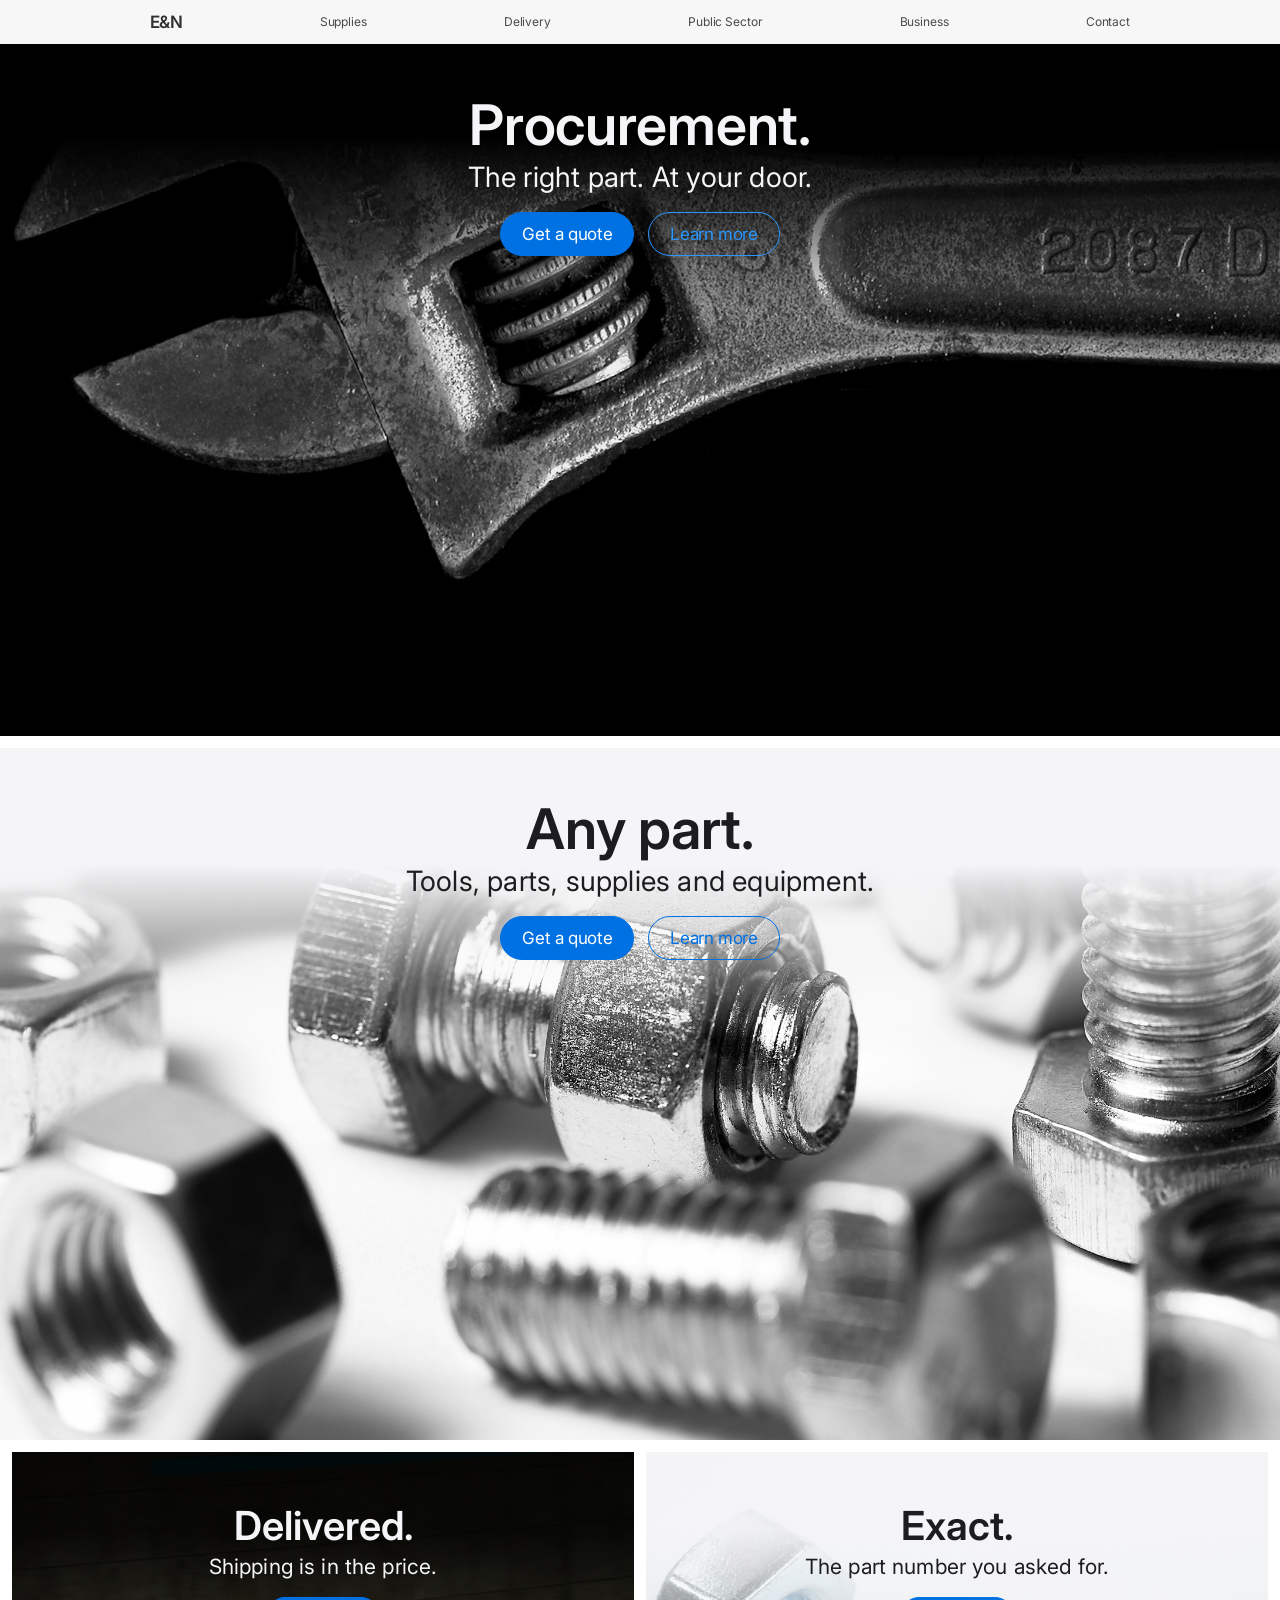
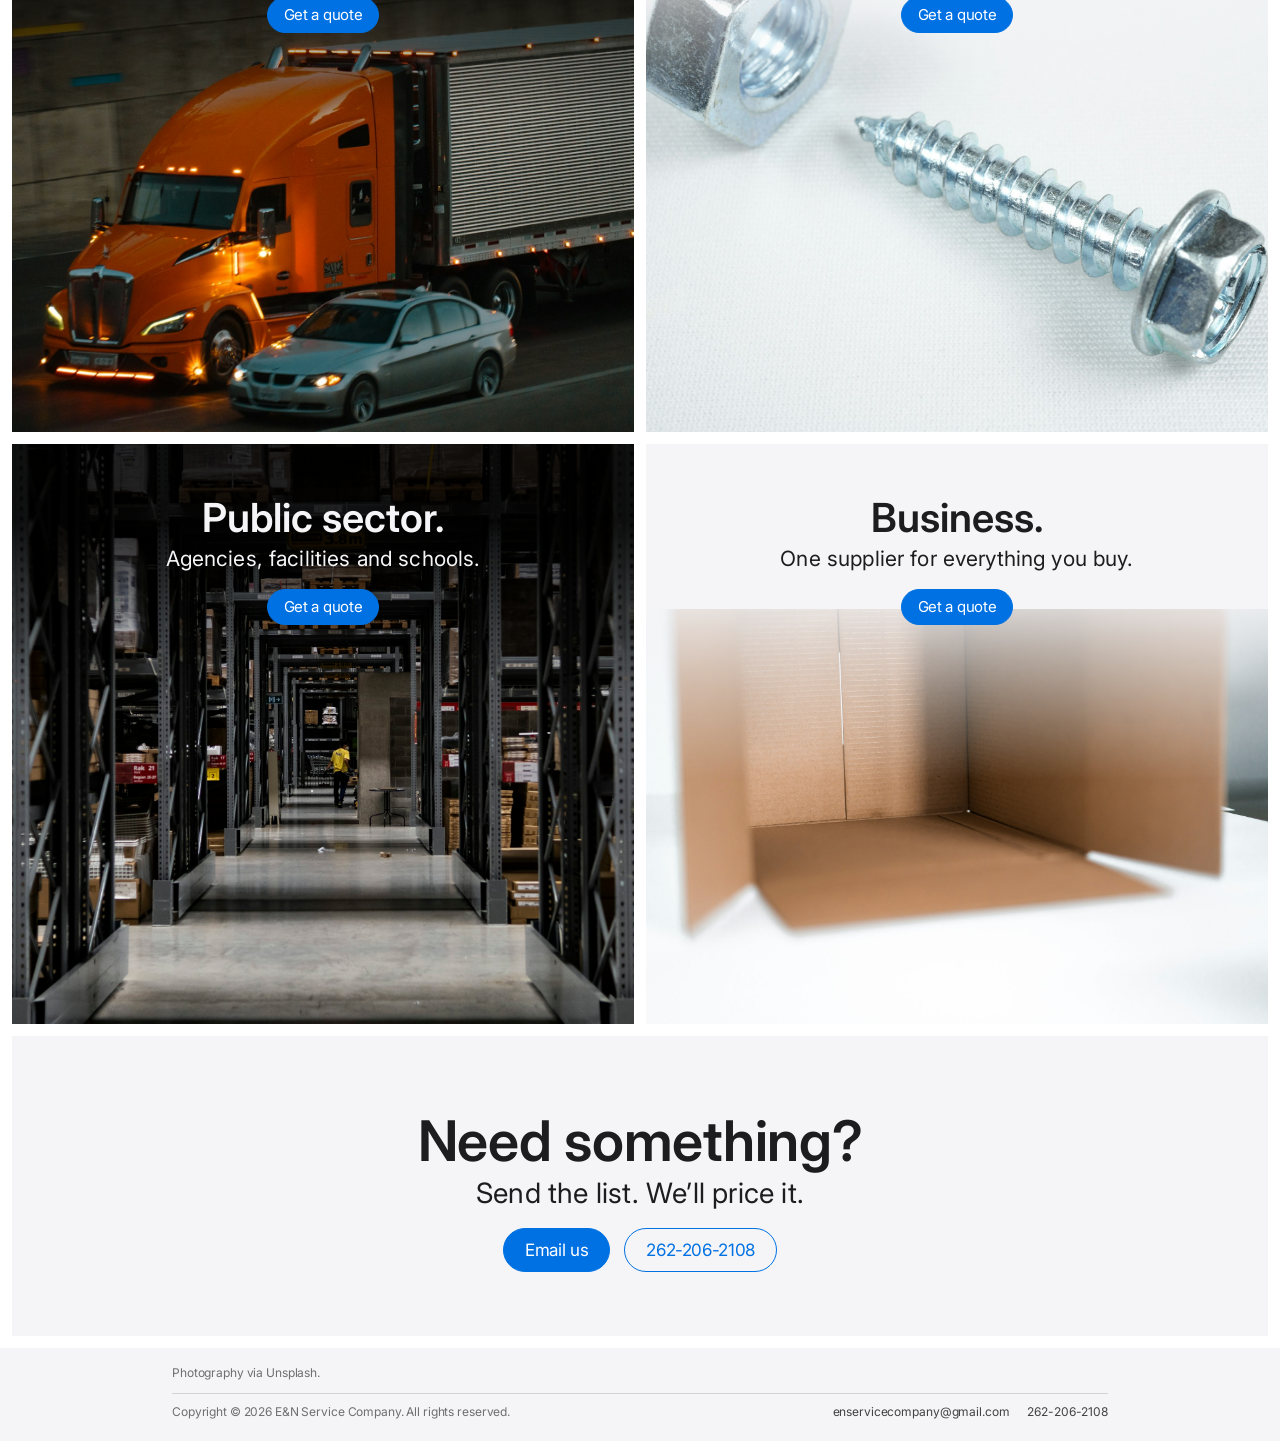
==== commit 393b4b9f: "Bust the cached old stylesheet; Inter for non-Apple devices Co-Authored-By: Claude Opus 5.5 <noreply" ====
--- a/index.html
+++ b/index.html
@@ -10,7 +10,10 @@
 <meta property="og:description" content="Procurement. The right part, delivered.">
 <meta property="og:image" content="assets/hero-wrench.jpg">
 <link rel="icon" href="assets/favicon.svg" type="image/svg+xml">
-<link rel="stylesheet" href="styles.css">
+<link rel="preconnect" href="https://fonts.googleapis.com">
+<link rel="preconnect" href="https://fonts.gstatic.com" crossorigin>
+<link rel="stylesheet" href="https://fonts.googleapis.com/css2?family=Inter:wght@400;600&display=swap">
+<link rel="stylesheet" href="styles.css?v=2">
 </head>
 <body>
 
--- a/styles.css
+++ b/styles.css
@@ -8,7 +8,7 @@
   --blue: #0071e3;
   --blue-hover: #0077ed;
   --blue-dark: #2997ff;
-  --font: -apple-system, BlinkMacSystemFont, "SF Pro Display", "SF Pro Text", "Helvetica Neue",
+  --font: -apple-system, BlinkMacSystemFont, "SF Pro Display", "SF Pro Text", Inter, "Helvetica Neue",
           Helvetica, Arial, sans-serif;
 }
 
